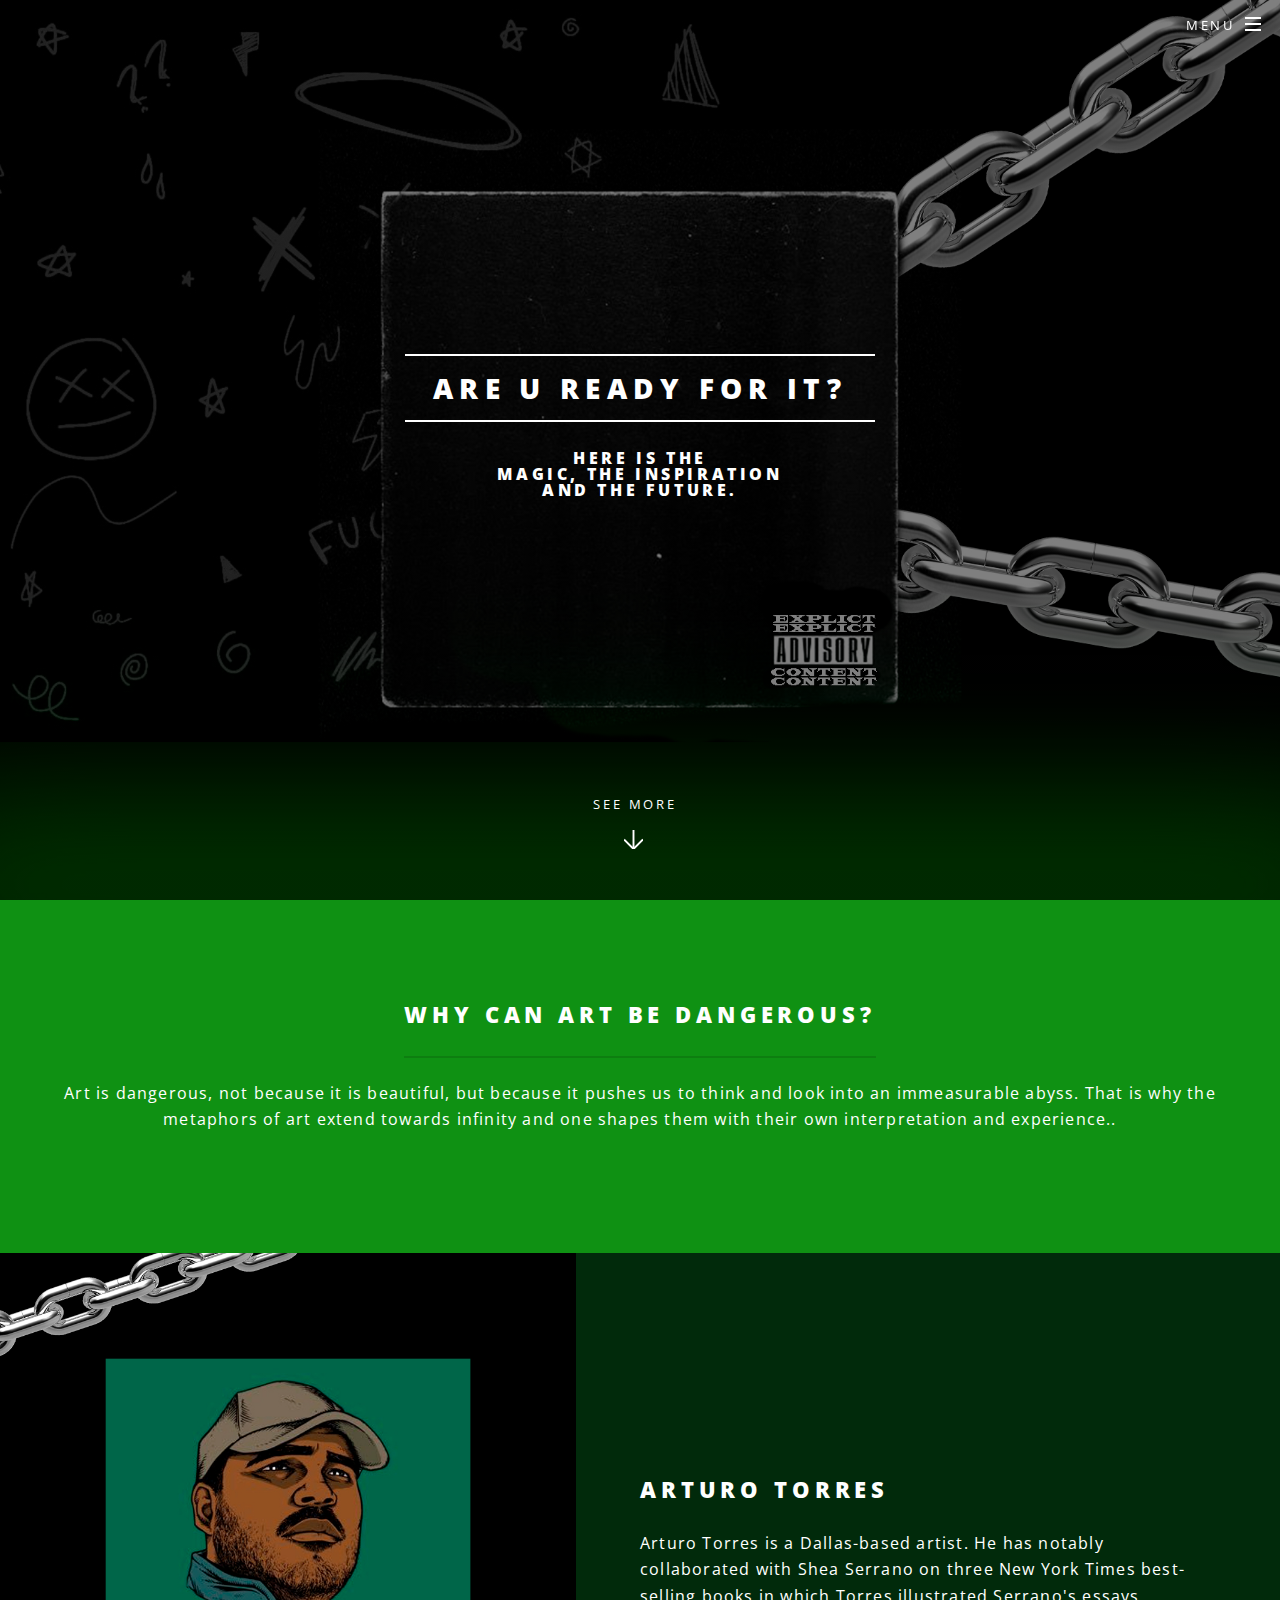
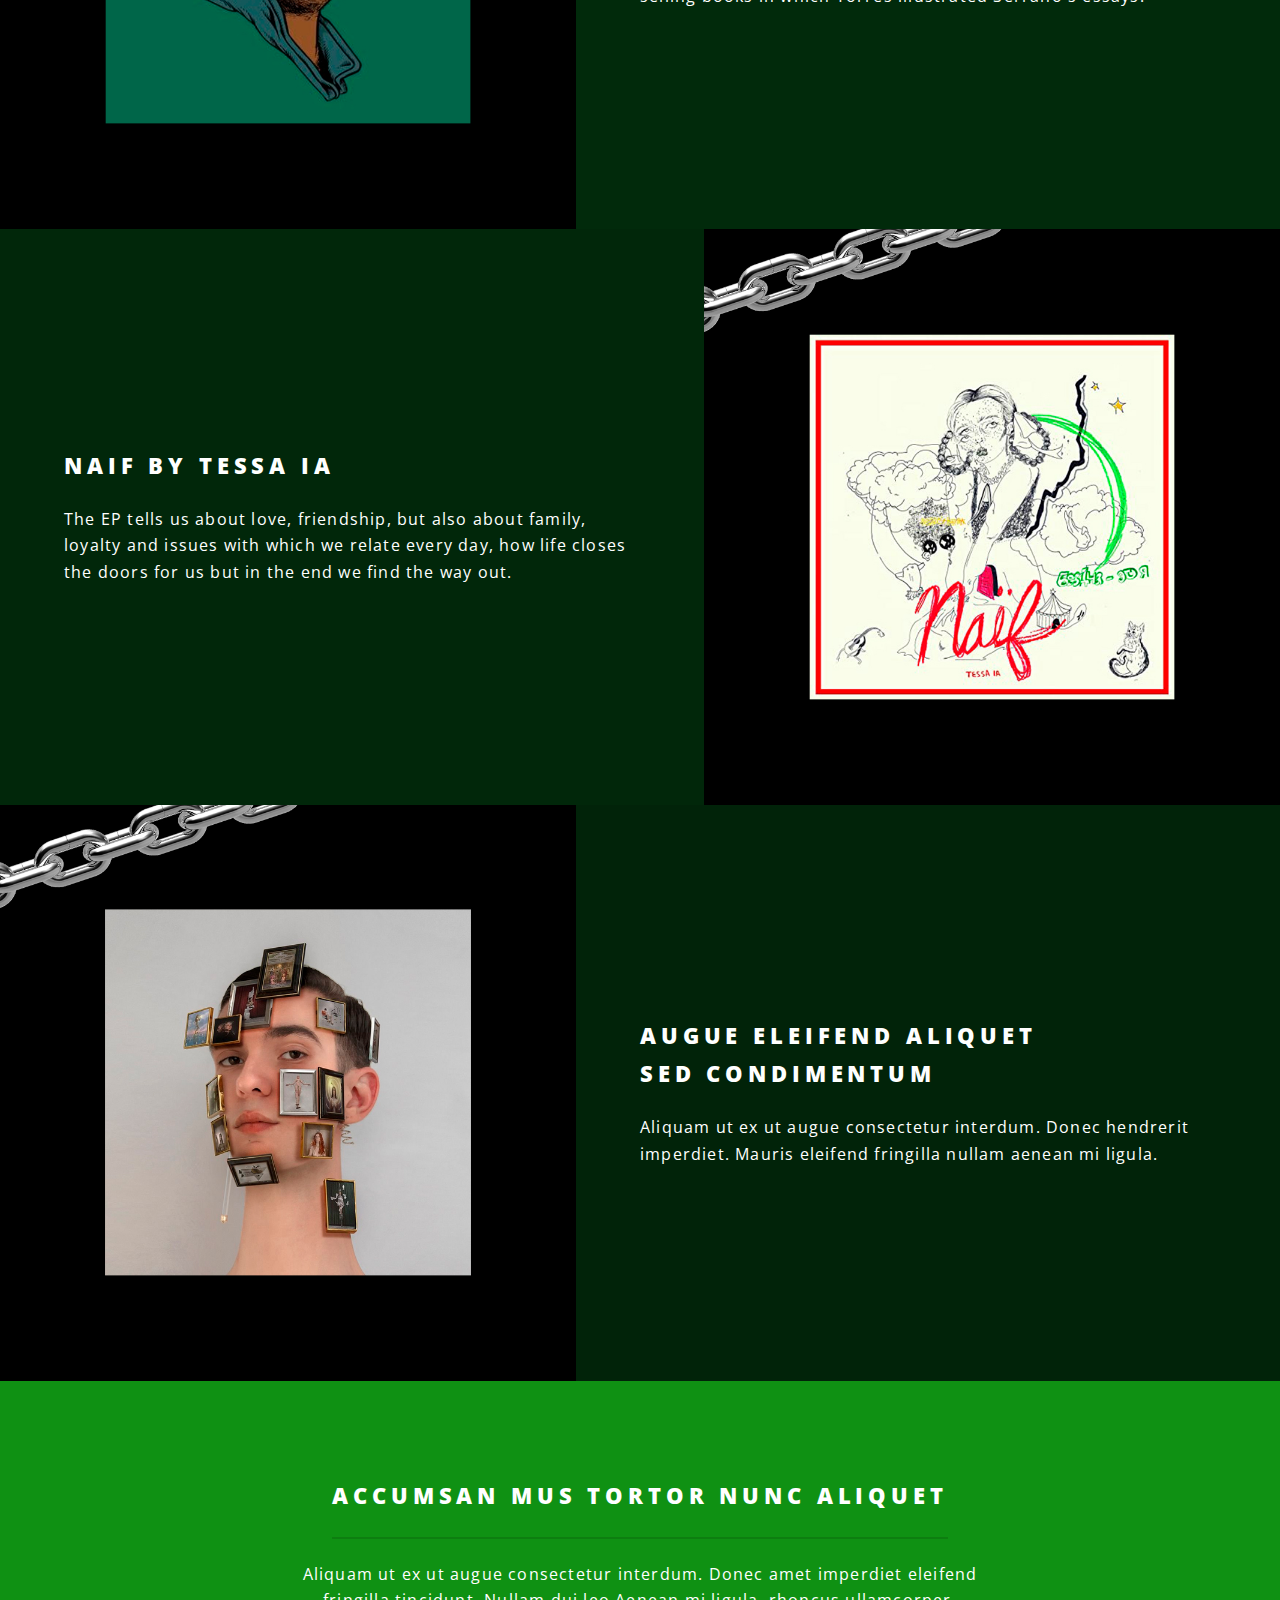
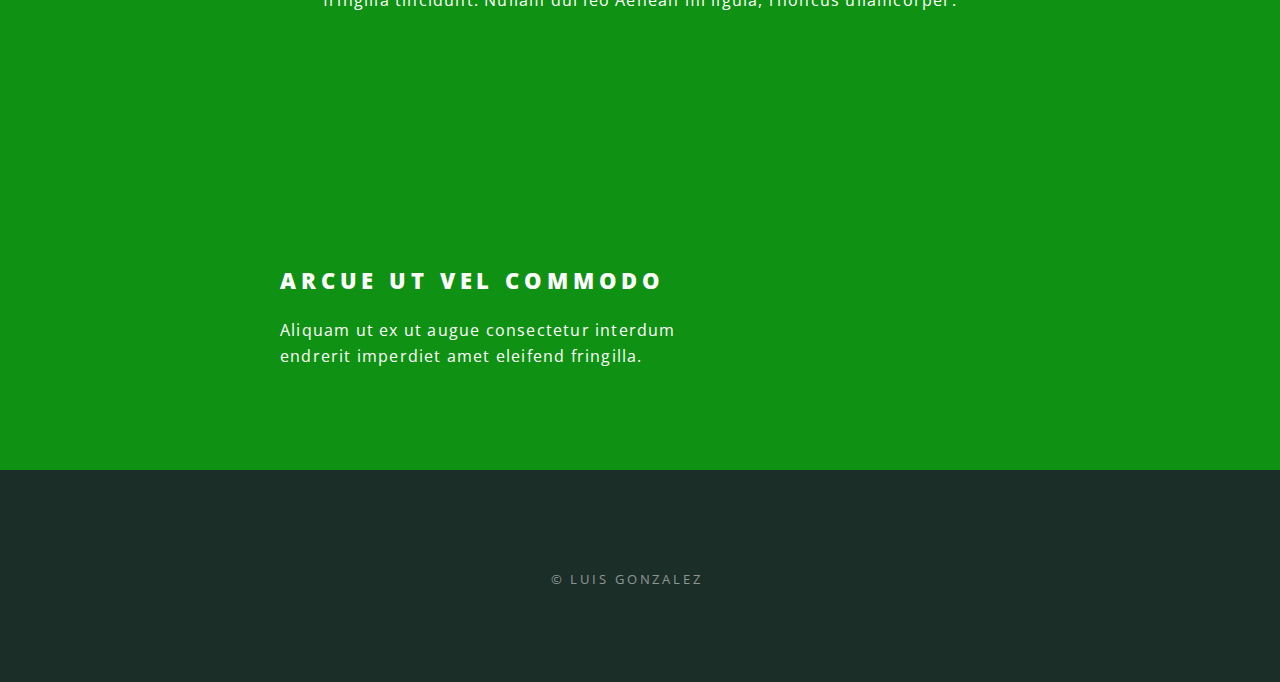
==== index.html @ b6d1d86f "Update index.html" ====
<!DOCTYPE HTML>

<html>
	<head>
		<title>LUIS GONZALEZ</title>
		<meta charset="utf-8" />
		<meta name="viewport" content="width=device-width, initial-scale=1, user-scalable=no" />
		<link rel="stylesheet" href="assets/css/main.css" />
		<noscript><link rel="stylesheet" href="assets/css/noscript.css" /></noscript>
	</head>
	<body class="landing is-preload">

		<!-- Page Wrapper -->
			<div id="page-wrapper">

				<!-- Header -->
					<header id="header" class="alt">
						<h1><a href="index.html">LUIS GONZALEZ</a></h1>
						<nav id="nav">
							<ul>
								<li class="special">
									<a href="#menu" class="menuToggle"><span>Menu</span></a>
									<div id="menu">
										<ul>
											<li><a href="index.html">HOME</a></li>
											<li><a href="generic.html">ABOUT THIS PAGE</a></li>
											
										</ul>
									</div>
								</li>
							</ul>
						</nav>
					</header>

				<!-- Banner -->
					<section id="banner">
						<div class="inner">
							<h2>ARE U READY FOR IT?</h2><br />
							
							<h1>HERE IS THE<br />
							magic, the inspiration<br />
							and the future.</h1>
							<ul class="actions special">
								
							</ul>
						</div>
						<a href="#one" class="more scrolly">SEE MORE</a>
					</section>

				<!-- One -->
					<section id="one" class="wrapper style1 special">
						<div class="inner">
							<header class="major">
								<h2>Why can art be dangerous?<br />
								                                </h2>
								<p>Art is dangerous, not because it is beautiful,
								but because it pushes us to think and look into an
								immeasurable abyss. That is why the metaphors of art 
								extend towards infinity and one shapes them with their 
								own interpretation and experience..</p>
							</header>
						</div>
					</section>

				<!-- Two -->
					<section id="two" class="wrapper alt style2">
						<section class="spotlight">
							<div class="image"><img src="images/pic01.jpg" alt="" /></div><div class="content">
								<h2>ARTURO TORRES</h2>
								<p>Arturo Torres is a Dallas-based artist. He has notably collaborated with Shea Serrano on three New York Times best-selling books in which Torres illustrated Serrano's essays.</p>
							</div>
						</section>
						<section class="spotlight">
							<div class="image"><img src="images/pic02.jpg" alt="" /></div><div class="content">
								<h2>NAIF BY TESSA IA</h2>
								<p>The EP tells us about love, friendship, but also about family, loyalty and issues with which we relate every day, how life closes the doors for us but in the end we find the way out.</p>
							</div>
						</section>
						<section class="spotlight">
							<div class="image"><img src="images/pic03.jpg" alt="" /></div><div class="content">
								<h2>Augue eleifend aliquet<br />
								sed condimentum</h2>
								<p>Aliquam ut ex ut augue consectetur interdum. Donec hendrerit imperdiet. Mauris eleifend fringilla nullam aenean mi ligula.</p>
							</div>
						</section>
					</section>

				<!-- Three -->
					<section id="three" class="wrapper style3 special">
						<div class="inner">
							<header class="major">
								<h2>Accumsan mus tortor nunc aliquet</h2>
								<p>Aliquam ut ex ut augue consectetur interdum. Donec amet imperdiet eleifend<br />
								fringilla tincidunt. Nullam dui leo Aenean mi ligula, rhoncus ullamcorper.</p>
							</header>
							<ul class="features">
						
						</div>
					</section>

				<!-- CTA -->
					<section id="cta" class="wrapper style4">
						<div class="inner">
							<header>
								<h2>Arcue ut vel commodo</h2>
								<p>Aliquam ut ex ut augue consectetur interdum endrerit imperdiet amet eleifend fringilla.</p>
							</header>
							
						</div>
					</section>

				<!-- Footer -->
					<footer id="footer">
						
						<ul class="copyright">
							<li>&copy; LUIS GONZALEZ</li><li></li>
						</ul>
					</footer>

			</div>

		<!-- Scripts -->
			<script src="assets/js/jquery.min.js"></script>
			<script src="assets/js/jquery.scrollex.min.js"></script>
			<script src="assets/js/jquery.scrolly.min.js"></script>
			<script src="assets/js/browser.min.js"></script>
			<script src="assets/js/breakpoints.min.js"></script>
			<script src="assets/js/util.js"></script>
			<script src="assets/js/main.js"></script>

	</body>
</html>
---- assets/css/main.css ----
@import url(fontawesome-all.min.css);
@import url("https://fonts.googleapis.com/css?family=Open+Sans:400,400italic,600,600italic,800,800italic");


html, body, div, span, applet, object,
iframe, h1, h2, h3, h4, h5, h6, p, blockquote,
pre, a, abbr, acronym, address, big, cite,
code, del, dfn, em, img, ins, kbd, q, s, samp,
small, strike, strong, sub, sup, tt, var, b,
u, i, center, dl, dt, dd, ol, ul, li, fieldset,
form, label, legend, table, caption, tbody,
tfoot, thead, tr, th, td, article, aside,
canvas, details, embed, figure, figcaption,
footer, header, hgroup, menu, nav, output, ruby,
section, summary, time, mark, audio, video {
	margin: 0;
	padding: 0;
	border: 0;
	font-size: 100%;
	font: inherit;
	vertical-align: baseline;}

article, aside, details, figcaption, figure,
footer, header, hgroup, menu, nav, section {
	display: block;}

body {
	line-height: 1;
}

ol, ul {
	list-style: none;
}

blockquote, q {
	quotes: none;
}

	blockquote:before, blockquote:after, q:before, q:after {
		content: '';
		content: none;
	}

table {
	border-collapse: collapse;
	border-spacing: 0;
}

body {
	-webkit-text-size-adjust: none;
}

mark {
	background-color: transparent;
	color: inherit;
}

input::-moz-focus-inner {
	border: 0;
	padding: 0;
}

input, select, textarea {
	-moz-appearance: none;
	-webkit-appearance: none;
	-ms-appearance: none;
	appearance: none;
}

/* Basic */

	@-ms-viewport {
		width: device-width;
	}

	html {
		box-sizing: border-box;
	}

	*, *:before, *:after {
		box-sizing: inherit;
	}

	body {
		background: #0f9113;
	}

		body.is-preload *, body.is-preload *:before, body.is-preload *:after {
			-moz-animation: none !important;
			-webkit-animation: none !important;
			-ms-animation: none !important;
			animation: none !important;
			-moz-transition: none !important;
			-webkit-transition: none !important;
			-ms-transition: none !important;
			transition: none !important;
		}

	body, input, select, textarea {
		color: #fff;
		font-family: "Open Sans", Helvetica, sans-serif;
		font-size: 15pt;
		font-weight: 400;
		letter-spacing: 0.075em;
		line-height: 1.65em;
	}

		@media screen and (max-width: 1680px) {

			body, input, select, textarea {
				font-size: 13pt;
			}

		}

		@media screen and (max-width: 1280px) {

			body, input, select, textarea {
				font-size: 12pt;
			}

		}

		@media screen and (max-width: 736px) {

			body, input, select, textarea {
				font-size: 11pt;
				letter-spacing: 0.0375em;
			}

		}

	a {
		-moz-transition: color 0.2s ease, border-bottom-color 0.2s ease;
		-webkit-transition: color 0.2s ease, border-bottom-color 0.2s ease;
		-ms-transition: color 0.2s ease, border-bottom-color 0.2s ease;
		transition: color 0.2s ease, border-bottom-color 0.2s ease;
		border-bottom: dotted 1px;
		color: inherit;
		text-decoration: none;
	}

		a:hover {
			border-bottom-color: transparent;
		}

	strong, b {
		color: #fff;
		font-weight: 600;
	}

	em, i {
		font-style: italic;
	}

	p {
		margin: 0 0 2em 0;
	}

	h1, h2, h3, h4, h5, h6 {
		color: #fff;
		font-weight: 800;
		letter-spacing: 0.225em;
		line-height: 1em;
		margin: 0 0 1em 0;
		text-transform: uppercase;
	}

		h1 a, h2 a, h3 a, h4 a, h5 a, h6 a {
			color: inherit;
			text-decoration: none;
		}

	h2 {
		font-size: 1.35em;
		line-height: 1.75em;
	}

		@media screen and (max-width: 736px) {

			h2 {
				font-size: 1.1em;
				line-height: 1.65em;
			}

		}

	h3 {
		font-size: 1.15em;
		line-height: 1.75em;
	}

		@media screen and (max-width: 736px) {

			h3 {
				font-size: 1em;
				line-height: 1.65em;
			}

		}

	h4 {
		font-size: 1em;
		line-height: 1.5em;
	}

	h5 {
		font-size: 0.8em;
		line-height: 1.5em;
	}

	h6 {
		font-size: 0.7em;
		line-height: 1.5em;
	}

	sub {
		font-size: 0.8em;
		position: relative;
		top: 0.5em;
	}

	sup {
		font-size: 0.8em;
		position: relative;
		top: -0.5em;
	}

	hr {
		border: 0;
		border-bottom: solid 2px #fff;
		margin: 3em 0;
	}

		hr.major {
			margin: 4.5em 0;
		}

	blockquote {
		border-left: solid 4px #fff;
		font-style: italic;
		margin: 0 0 2em 0;
		padding: 0.5em 0 0.5em 2em;
	}

	code {
		background: rgba(144, 144, 144, 0.25);
		border-radius: 3px;
		font-family: "Courier New", monospace;
		font-size: 0.9em;
		letter-spacing: 0;
		margin: 0 0.25em;
		padding: 0.25em 0.65em;
	}

	pre {
		-webkit-overflow-scrolling: touch;
		font-family: "Courier New", monospace;
		font-size: 0.9em;
		margin: 0 0 2em 0;
	}

		pre code {
			display: block;
			line-height: 1.75em;
			padding: 1em 1.5em;
			overflow-x: auto;
		}

	.align-left {
		text-align: left;
	}

	.align-center {
		text-align: center;
	}

	.align-right {
		text-align: right;
	}

/* Row */

	.row {
		display: flex;
		flex-wrap: wrap;
		box-sizing: border-box;
		align-items: stretch;
	}

		.row > * {
			box-sizing: border-box;
		}

		.row.gtr-uniform > * > :last-child {
			margin-bottom: 0;
		}

		.row.aln-left {
			justify-content: flex-start;
		}

		.row.aln-center {
			justify-content: center;
		}

		.row.aln-right {
			justify-content: flex-end;
		}

		.row.aln-top {
			align-items: flex-start;
		}

		.row.aln-middle {
			align-items: center;
		}

		.row.aln-bottom {
			align-items: flex-end;
		}

		.row > .imp {
			order: -1;
		}

		.row > .col-1 {
			width: 8.33333%;
		}

		.row > .off-1 {
			margin-left: 8.33333%;
		}

		.row > .col-2 {
			width: 16.66667%;
		}

		.row > .off-2 {
			margin-left: 16.66667%;
		}

		.row > .col-3 {
			width: 25%;
		}

		.row > .off-3 {
			margin-left: 25%;
		}

		.row > .col-4 {
			width: 33.33333%;
		}

		.row > .off-4 {
			margin-left: 33.33333%;
		}

		.row > .col-5 {
			width: 41.66667%;
		}

		.row > .off-5 {
			margin-left: 41.66667%;
		}

		.row > .col-6 {
			width: 50%;
		}

		.row > .off-6 {
			margin-left: 50%;
		}

		.row > .col-7 {
			width: 58.33333%;
		}

		.row > .off-7 {
			margin-left: 58.33333%;
		}

		.row > .col-8 {
			width: 66.66667%;
		}

		.row > .off-8 {
			margin-left: 66.66667%;
		}

		.row > .col-9 {
			width: 75%;
		}

		.row > .off-9 {
			margin-left: 75%;
		}

		.row > .col-10 {
			width: 83.33333%;
		}

		.row > .off-10 {
			margin-left: 83.33333%;
		}

		.row > .col-11 {
			width: 91.66667%;
		}

		.row > .off-11 {
			margin-left: 91.66667%;
		}

		.row > .col-12 {
			width: 100%;
		}

		.row > .off-12 {
			margin-left: 100%;
		}

		.row.gtr-0 {
			margin-top: 0;
			margin-left: 0em;
		}

			.row.gtr-0 > * {
				padding: 0 0 0 0em;
			}

			.row.gtr-0.gtr-uniform {
				margin-top: 0em;
			}

				.row.gtr-0.gtr-uniform > * {
					padding-top: 0em;
				}

		.row.gtr-25 {
			margin-top: 0;
			margin-left: -0.375em;
		}

			.row.gtr-25 > * {
				padding: 0 0 0 0.375em;
			}

			.row.gtr-25.gtr-uniform {
				margin-top: -0.375em;
			}

				.row.gtr-25.gtr-uniform > * {
					padding-top: 0.375em;
				}

		.row.gtr-50 {
			margin-top: 0;
			margin-left: -0.75em;
		}

			.row.gtr-50 > * {
				padding: 0 0 0 0.75em;
			}

			.row.gtr-50.gtr-uniform {
				margin-top: -0.75em;
			}

				.row.gtr-50.gtr-uniform > * {
					padding-top: 0.75em;
				}

		.row {
			margin-top: 0;
			margin-left: -1.5em;
		}

			.row > * {
				padding: 0 0 0 1.5em;
			}

			.row.gtr-uniform {
				margin-top: -1.5em;
			}

				.row.gtr-uniform > * {
					padding-top: 1.5em;
				}

		.row.gtr-150 {
			margin-top: 0;
			margin-left: -2.25em;
		}

			.row.gtr-150 > * {
				padding: 0 0 0 2.25em;
			}

			.row.gtr-150.gtr-uniform {
				margin-top: -2.25em;
			}

				.row.gtr-150.gtr-uniform > * {
					padding-top: 2.25em;
				}

		.row.gtr-200 {
			margin-top: 0;
			margin-left: -3em;
		}

			.row.gtr-200 > * {
				padding: 0 0 0 3em;
			}

			.row.gtr-200.gtr-uniform {
				margin-top: -3em;
			}

				.row.gtr-200.gtr-uniform > * {
					padding-top: 3em;
				}

		@media screen and (max-width: 1680px) {

			.row {
				display: flex;
				flex-wrap: wrap;
				box-sizing: border-box;
				align-items: stretch;
			}

				.row > * {
					box-sizing: border-box;
				}

				.row.gtr-uniform > * > :last-child {
					margin-bottom: 0;
				}

				.row.aln-left {
					justify-content: flex-start;
				}

				.row.aln-center {
					justify-content: center;
				}

				.row.aln-right {
					justify-content: flex-end;
				}

				.row.aln-top {
					align-items: flex-start;
				}

				.row.aln-middle {
					align-items: center;
				}

				.row.aln-bottom {
					align-items: flex-end;
				}

				.row > .imp-xlarge {
					order: -1;
				}

				.row > .col-1-xlarge {
					width: 8.33333%;
				}

				.row > .off-1-xlarge {
					margin-left: 8.33333%;
				}

				.row > .col-2-xlarge {
					width: 16.66667%;
				}

				.row > .off-2-xlarge {
					margin-left: 16.66667%;
				}

				.row > .col-3-xlarge {
					width: 25%;
				}

				.row > .off-3-xlarge {
					margin-left: 25%;
				}

				.row > .col-4-xlarge {
					width: 33.33333%;
				}

				.row > .off-4-xlarge {
					margin-left: 33.33333%;
				}

				.row > .col-5-xlarge {
					width: 41.66667%;
				}

				.row > .off-5-xlarge {
					margin-left: 41.66667%;
				}

				.row > .col-6-xlarge {
					width: 50%;
				}

				.row > .off-6-xlarge {
					margin-left: 50%;
				}

				.row > .col-7-xlarge {
					width: 58.33333%;
				}

				.row > .off-7-xlarge {
					margin-left: 58.33333%;
				}

				.row > .col-8-xlarge {
					width: 66.66667%;
				}

				.row > .off-8-xlarge {
					margin-left: 66.66667%;
				}

				.row > .col-9-xlarge {
					width: 75%;
				}

				.row > .off-9-xlarge {
					margin-left: 75%;
				}

				.row > .col-10-xlarge {
					width: 83.33333%;
				}

				.row > .off-10-xlarge {
					margin-left: 83.33333%;
				}

				.row > .col-11-xlarge {
					width: 91.66667%;
				}

				.row > .off-11-xlarge {
					margin-left: 91.66667%;
				}

				.row > .col-12-xlarge {
					width: 100%;
				}

				.row > .off-12-xlarge {
					margin-left: 100%;
				}

				.row.gtr-0 {
					margin-top: 0;
					margin-left: 0em;
				}

					.row.gtr-0 > * {
						padding: 0 0 0 0em;
					}

					.row.gtr-0.gtr-uniform {
						margin-top: 0em;
					}

						.row.gtr-0.gtr-uniform > * {
							padding-top: 0em;
						}

				.row.gtr-25 {
					margin-top: 0;
					margin-left: -0.375em;
				}

					.row.gtr-25 > * {
						padding: 0 0 0 0.375em;
					}

					.row.gtr-25.gtr-uniform {
						margin-top: -0.375em;
					}

						.row.gtr-25.gtr-uniform > * {
							padding-top: 0.375em;
						}

				.row.gtr-50 {
					margin-top: 0;
					margin-left: -0.75em;
				}

					.row.gtr-50 > * {
						padding: 0 0 0 0.75em;
					}

					.row.gtr-50.gtr-uniform {
						margin-top: -0.75em;
					}

						.row.gtr-50.gtr-uniform > * {
							padding-top: 0.75em;
						}

				.row {
					margin-top: 0;
					margin-left: -1.5em;
				}

					.row > * {
						padding: 0 0 0 1.5em;
					}

					.row.gtr-uniform {
						margin-top: -1.5em;
					}

						.row.gtr-uniform > * {
							padding-top: 1.5em;
						}

				.row.gtr-150 {
					margin-top: 0;
					margin-left: -2.25em;
				}

					.row.gtr-150 > * {
						padding: 0 0 0 2.25em;
					}

					.row.gtr-150.gtr-uniform {
						margin-top: -2.25em;
					}

						.row.gtr-150.gtr-uniform > * {
							padding-top: 2.25em;
						}

				.row.gtr-200 {
					margin-top: 0;
					margin-left: -3em;
				}

					.row.gtr-200 > * {
						padding: 0 0 0 3em;
					}

					.row.gtr-200.gtr-uniform {
						margin-top: -3em;
					}

						.row.gtr-200.gtr-uniform > * {
							padding-top: 3em;
						}

		}

		@media screen and (max-width: 1280px) {

			.row {
				display: flex;
				flex-wrap: wrap;
				box-sizing: border-box;
				align-items: stretch;
			}

				.row > * {
					box-sizing: border-box;
				}

				.row.gtr-uniform > * > :last-child {
					margin-bottom: 0;
				}

				.row.aln-left {
					justify-content: flex-start;
				}

				.row.aln-center {
					justify-content: center;
				}

				.row.aln-right {
					justify-content: flex-end;
				}

				.row.aln-top {
					align-items: flex-start;
				}

				.row.aln-middle {
					align-items: center;
				}

				.row.aln-bottom {
					align-items: flex-end;
				}

				.row > .imp-large {
					order: -1;
				}

				.row > .col-1-large {
					width: 8.33333%;
				}

				.row > .off-1-large {
					margin-left: 8.33333%;
				}

				.row > .col-2-large {
					width: 16.66667%;
				}

				.row > .off-2-large {
					margin-left: 16.66667%;
				}

				.row > .col-3-large {
					width: 25%;
				}

				.row > .off-3-large {
					margin-left: 25%;
				}

				.row > .col-4-large {
					width: 33.33333%;
				}

				.row > .off-4-large {
					margin-left: 33.33333%;
				}

				.row > .col-5-large {
					width: 41.66667%;
				}

				.row > .off-5-large {
					margin-left: 41.66667%;
				}

				.row > .col-6-large {
					width: 50%;
				}

				.row > .off-6-large {
					margin-left: 50%;
				}

				.row > .col-7-large {
					width: 58.33333%;
				}

				.row > .off-7-large {
					margin-left: 58.33333%;
				}

				.row > .col-8-large {
					width: 66.66667%;
				}

				.row > .off-8-large {
					margin-left: 66.66667%;
				}

				.row > .col-9-large {
					width: 75%;
				}

				.row > .off-9-large {
					margin-left: 75%;
				}

				.row > .col-10-large {
					width: 83.33333%;
				}

				.row > .off-10-large {
					margin-left: 83.33333%;
				}

				.row > .col-11-large {
					width: 91.66667%;
				}

				.row > .off-11-large {
					margin-left: 91.66667%;
				}

				.row > .col-12-large {
					width: 100%;
				}

				.row > .off-12-large {
					margin-left: 100%;
				}

				.row.gtr-0 {
					margin-top: 0;
					margin-left: 0em;
				}

					.row.gtr-0 > * {
						padding: 0 0 0 0em;
					}

					.row.gtr-0.gtr-uniform {
						margin-top: 0em;
					}

						.row.gtr-0.gtr-uniform > * {
							padding-top: 0em;
						}

				.row.gtr-25 {
					margin-top: 0;
					margin-left: -0.375em;
				}

					.row.gtr-25 > * {
						padding: 0 0 0 0.375em;
					}

					.row.gtr-25.gtr-uniform {
						margin-top: -0.375em;
					}

						.row.gtr-25.gtr-uniform > * {
							padding-top: 0.375em;
						}

				.row.gtr-50 {
					margin-top: 0;
					margin-left: -0.75em;
				}

					.row.gtr-50 > * {
						padding: 0 0 0 0.75em;
					}

					.row.gtr-50.gtr-uniform {
						margin-top: -0.75em;
					}

						.row.gtr-50.gtr-uniform > * {
							padding-top: 0.75em;
						}

				.row {
					margin-top: 0;
					margin-left: -1.5em;
				}

					.row > * {
						padding: 0 0 0 1.5em;
					}

					.row.gtr-uniform {
						margin-top: -1.5em;
					}

						.row.gtr-uniform > * {
							padding-top: 1.5em;
						}

				.row.gtr-150 {
					margin-top: 0;
					margin-left: -2.25em;
				}

					.row.gtr-150 > * {
						padding: 0 0 0 2.25em;
					}

					.row.gtr-150.gtr-uniform {
						margin-top: -2.25em;
					}

						.row.gtr-150.gtr-uniform > * {
							padding-top: 2.25em;
						}

				.row.gtr-200 {
					margin-top: 0;
					margin-left: -3em;
				}

					.row.gtr-200 > * {
						padding: 0 0 0 3em;
					}

					.row.gtr-200.gtr-uniform {
						margin-top: -3em;
					}

						.row.gtr-200.gtr-uniform > * {
							padding-top: 3em;
						}

		}

		@media screen and (max-width: 980px) {

			.row {
				display: flex;
				flex-wrap: wrap;
				box-sizing: border-box;
				align-items: stretch;
			}

				.row > * {
					box-sizing: border-box;
				}

				.row.gtr-uniform > * > :last-child {
					margin-bottom: 0;
				}

				.row.aln-left {
					justify-content: flex-start;
				}

				.row.aln-center {
					justify-content: center;
				}

				.row.aln-right {
					justify-content: flex-end;
				}

				.row.aln-top {
					align-items: flex-start;
				}

				.row.aln-middle {
					align-items: center;
				}

				.row.aln-bottom {
					align-items: flex-end;
				}

				.row > .imp-medium {
					order: -1;
				}

				.row > .col-1-medium {
					width: 8.33333%;
				}

				.row > .off-1-medium {
					margin-left: 8.33333%;
				}

				.row > .col-2-medium {
					width: 16.66667%;
				}

				.row > .off-2-medium {
					margin-left: 16.66667%;
				}

				.row > .col-3-medium {
					width: 25%;
				}

				.row > .off-3-medium {
					margin-left: 25%;
				}

				.row > .col-4-medium {
					width: 33.33333%;
				}

				.row > .off-4-medium {
					margin-left: 33.33333%;
				}

				.row > .col-5-medium {
					width: 41.66667%;
				}

				.row > .off-5-medium {
					margin-left: 41.66667%;
				}

				.row > .col-6-medium {
					width: 50%;
				}

				.row > .off-6-medium {
					margin-left: 50%;
				}

				.row > .col-7-medium {
					width: 58.33333%;
				}

				.row > .off-7-medium {
					margin-left: 58.33333%;
				}

				.row > .col-8-medium {
					width: 66.66667%;
				}

				.row > .off-8-medium {
					margin-left: 66.66667%;
				}

				.row > .col-9-medium {
					width: 75%;
				}

				.row > .off-9-medium {
					margin-left: 75%;
				}

				.row > .col-10-medium {
					width: 83.33333%;
				}

				.row > .off-10-medium {
					margin-left: 83.33333%;
				}

				.row > .col-11-medium {
					width: 91.66667%;
				}

				.row > .off-11-medium {
					margin-left: 91.66667%;
				}

				.row > .col-12-medium {
					width: 100%;
				}

				.row > .off-12-medium {
					margin-left: 100%;
				}

				.row.gtr-0 {
					margin-top: 0;
					margin-left: 0em;
				}

					.row.gtr-0 > * {
						padding: 0 0 0 0em;
					}

					.row.gtr-0.gtr-uniform {
						margin-top: 0em;
					}

						.row.gtr-0.gtr-uniform > * {
							padding-top: 0em;
						}

				.row.gtr-25 {
					margin-top: 0;
					margin-left: -0.375em;
				}

					.row.gtr-25 > * {
						padding: 0 0 0 0.375em;
					}

					.row.gtr-25.gtr-uniform {
						margin-top: -0.375em;
					}

						.row.gtr-25.gtr-uniform > * {
							padding-top: 0.375em;
						}

				.row.gtr-50 {
					margin-top: 0;
					margin-left: -0.75em;
				}

					.row.gtr-50 > * {
						padding: 0 0 0 0.75em;
					}

					.row.gtr-50.gtr-uniform {
						margin-top: -0.75em;
					}

						.row.gtr-50.gtr-uniform > * {
							padding-top: 0.75em;
						}

				.row {
					margin-top: 0;
					margin-left: -1.5em;
				}

					.row > * {
						padding: 0 0 0 1.5em;
					}

					.row.gtr-uniform {
						margin-top: -1.5em;
					}

						.row.gtr-uniform > * {
							padding-top: 1.5em;
						}

				.row.gtr-150 {
					margin-top: 0;
					margin-left: -2.25em;
				}

					.row.gtr-150 > * {
						padding: 0 0 0 2.25em;
					}

					.row.gtr-150.gtr-uniform {
						margin-top: -2.25em;
					}

						.row.gtr-150.gtr-uniform > * {
							padding-top: 2.25em;
						}

				.row.gtr-200 {
					margin-top: 0;
					margin-left: -3em;
				}

					.row.gtr-200 > * {
						padding: 0 0 0 3em;
					}

					.row.gtr-200.gtr-uniform {
						margin-top: -3em;
					}

						.row.gtr-200.gtr-uniform > * {
							padding-top: 3em;
						}

		}

		@media screen and (max-width: 736px) {

			.row {
				display: flex;
				flex-wrap: wrap;
				box-sizing: border-box;
				align-items: stretch;
			}

				.row > * {
					box-sizing: border-box;
				}

				.row.gtr-uniform > * > :last-child {
					margin-bottom: 0;
				}

				.row.aln-left {
					justify-content: flex-start;
				}

				.row.aln-center {
					justify-content: center;
				}

				.row.aln-right {
					justify-content: flex-end;
				}

				.row.aln-top {
					align-items: flex-start;
				}

				.row.aln-middle {
					align-items: center;
				}

				.row.aln-bottom {
					align-items: flex-end;
				}

				.row > .imp-small {
					order: -1;
				}

				.row > .col-1-small {
					width: 8.33333%;
				}

				.row > .off-1-small {
					margin-left: 8.33333%;
				}

				.row > .col-2-small {
					width: 16.66667%;
				}

				.row > .off-2-small {
					margin-left: 16.66667%;
				}

				.row > .col-3-small {
					width: 25%;
				}

				.row > .off-3-small {
					margin-left: 25%;
				}

				.row > .col-4-small {
					width: 33.33333%;
				}

				.row > .off-4-small {
					margin-left: 33.33333%;
				}

				.row > .col-5-small {
					width: 41.66667%;
				}

				.row > .off-5-small {
					margin-left: 41.66667%;
				}

				.row > .col-6-small {
					width: 50%;
				}

				.row > .off-6-small {
					margin-left: 50%;
				}

				.row > .col-7-small {
					width: 58.33333%;
				}

				.row > .off-7-small {
					margin-left: 58.33333%;
				}

				.row > .col-8-small {
					width: 66.66667%;
				}

				.row > .off-8-small {
					margin-left: 66.66667%;
				}

				.row > .col-9-small {
					width: 75%;
				}

				.row > .off-9-small {
					margin-left: 75%;
				}

				.row > .col-10-small {
					width: 83.33333%;
				}

				.row > .off-10-small {
					margin-left: 83.33333%;
				}

				.row > .col-11-small {
					width: 91.66667%;
				}

				.row > .off-11-small {
					margin-left: 91.66667%;
				}

				.row > .col-12-small {
					width: 100%;
				}

				.row > .off-12-small {
					margin-left: 100%;
				}

				.row.gtr-0 {
					margin-top: 0;
					margin-left: 0em;
				}

					.row.gtr-0 > * {
						padding: 0 0 0 0em;
					}

					.row.gtr-0.gtr-uniform {
						margin-top: 0em;
					}

						.row.gtr-0.gtr-uniform > * {
							padding-top: 0em;
						}

				.row.gtr-25 {
					margin-top: 0;
					margin-left: -0.375em;
				}

					.row.gtr-25 > * {
						padding: 0 0 0 0.375em;
					}

					.row.gtr-25.gtr-uniform {
						margin-top: -0.375em;
					}

						.row.gtr-25.gtr-uniform > * {
							padding-top: 0.375em;
						}

				.row.gtr-50 {
					margin-top: 0;
					margin-left: -0.75em;
				}

					.row.gtr-50 > * {
						padding: 0 0 0 0.75em;
					}

					.row.gtr-50.gtr-uniform {
						margin-top: -0.75em;
					}

						.row.gtr-50.gtr-uniform > * {
							padding-top: 0.75em;
						}

				.row {
					margin-top: 0;
					margin-left: -1.5em;
				}

					.row > * {
						padding: 0 0 0 1.5em;
					}

					.row.gtr-uniform {
						margin-top: -1.5em;
					}

						.row.gtr-uniform > * {
							padding-top: 1.5em;
						}

				.row.gtr-150 {
					margin-top: 0;
					margin-left: -2.25em;
				}

					.row.gtr-150 > * {
						padding: 0 0 0 2.25em;
					}

					.row.gtr-150.gtr-uniform {
						margin-top: -2.25em;
					}

						.row.gtr-150.gtr-uniform > * {
							padding-top: 2.25em;
						}

				.row.gtr-200 {
					margin-top: 0;
					margin-left: -3em;
				}

					.row.gtr-200 > * {
						padding: 0 0 0 3em;
					}

					.row.gtr-200.gtr-uniform {
						margin-top: -3em;
					}

						.row.gtr-200.gtr-uniform > * {
							padding-top: 3em;
						}

		}

		@media screen and (max-width: 480px) {

			.row {
				display: flex;
				flex-wrap: wrap;
				box-sizing: border-box;
				align-items: stretch;
			}

				.row > * {
					box-sizing: border-box;
				}

				.row.gtr-uniform > * > :last-child {
					margin-bottom: 0;
				}

				.row.aln-left {
					justify-content: flex-start;
				}

				.row.aln-center {
					justify-content: center;
				}

				.row.aln-right {
					justify-content: flex-end;
				}

				.row.aln-top {
					align-items: flex-start;
				}

				.row.aln-middle {
					align-items: center;
				}

				.row.aln-bottom {
					align-items: flex-end;
				}

				.row > .imp-xsmall {
					order: -1;
				}

				.row > .col-1-xsmall {
					width: 8.33333%;
				}

				.row > .off-1-xsmall {
					margin-left: 8.33333%;
				}

				.row > .col-2-xsmall {
					width: 16.66667%;
				}

				.row > .off-2-xsmall {
					margin-left: 16.66667%;
				}

				.row > .col-3-xsmall {
					width: 25%;
				}

				.row > .off-3-xsmall {
					margin-left: 25%;
				}

				.row > .col-4-xsmall {
					width: 33.33333%;
				}

				.row > .off-4-xsmall {
					margin-left: 33.33333%;
				}

				.row > .col-5-xsmall {
					width: 41.66667%;
				}

				.row > .off-5-xsmall {
					margin-left: 41.66667%;
				}

				.row > .col-6-xsmall {
					width: 50%;
				}

				.row > .off-6-xsmall {
					margin-left: 50%;
				}

				.row > .col-7-xsmall {
					width: 58.33333%;
				}

				.row > .off-7-xsmall {
					margin-left: 58.33333%;
				}

				.row > .col-8-xsmall {
					width: 66.66667%;
				}

				.row > .off-8-xsmall {
					margin-left: 66.66667%;
				}

				.row > .col-9-xsmall {
					width: 75%;
				}

				.row > .off-9-xsmall {
					margin-left: 75%;
				}

				.row > .col-10-xsmall {
					width: 83.33333%;
				}

				.row > .off-10-xsmall {
					margin-left: 83.33333%;
				}

				.row > .col-11-xsmall {
					width: 91.66667%;
				}

				.row > .off-11-xsmall {
					margin-left: 91.66667%;
				}

				.row > .col-12-xsmall {
					width: 100%;
				}

				.row > .off-12-xsmall {
					margin-left: 100%;
				}

				.row.gtr-0 {
					margin-top: 0;
					margin-left: 0em;
				}

					.row.gtr-0 > * {
						padding: 0 0 0 0em;
					}

					.row.gtr-0.gtr-uniform {
						margin-top: 0em;
					}

						.row.gtr-0.gtr-uniform > * {
							padding-top: 0em;
						}

				.row.gtr-25 {
					margin-top: 0;
					margin-left: -0.375em;
				}

					.row.gtr-25 > * {
						padding: 0 0 0 0.375em;
					}

					.row.gtr-25.gtr-uniform {
						margin-top: -0.375em;
					}

						.row.gtr-25.gtr-uniform > * {
							padding-top: 0.375em;
						}

				.row.gtr-50 {
					margin-top: 0;
					margin-left: -0.75em;
				}

					.row.gtr-50 > * {
						padding: 0 0 0 0.75em;
					}

					.row.gtr-50.gtr-uniform {
						margin-top: -0.75em;
					}

						.row.gtr-50.gtr-uniform > * {
							padding-top: 0.75em;
						}

				.row {
					margin-top: 0;
					margin-left: -1.5em;
				}

					.row > * {
						padding: 0 0 0 1.5em;
					}

					.row.gtr-uniform {
						margin-top: -1.5em;
					}

						.row.gtr-uniform > * {
							padding-top: 1.5em;
						}

				.row.gtr-150 {
					margin-top: 0;
					margin-left: -2.25em;
				}

					.row.gtr-150 > * {
						padding: 0 0 0 2.25em;
					}

					.row.gtr-150.gtr-uniform {
						margin-top: -2.25em;
					}

						.row.gtr-150.gtr-uniform > * {
							padding-top: 2.25em;
						}

				.row.gtr-200 {
					margin-top: 0;
					margin-left: -3em;
				}

					.row.gtr-200 > * {
						padding: 0 0 0 3em;
					}

					.row.gtr-200.gtr-uniform {
						margin-top: -3em;
					}

						.row.gtr-200.gtr-uniform > * {
							padding-top: 3em;
						}

		}

/* Section/Article */

	section.special, article.special {
		text-align: center;
	}

	header p {
		color: rgba(255, 255, 255, 0.5);
		position: relative;
		top: -0.25em;
	}

	header h3 + p {
		font-size: 1.1em;
	}

	header h4 + p,
	header h5 + p,
	header h6 + p {
		font-size: 0.9em;
	}

	header.major {
		margin: 0 0 3.5em 0;
	}

		header.major h2, header.major h3, header.major h4, header.major h5, header.major h6 {
			border-bottom: solid 2px #fff;
			display: inline-block;
			padding-bottom: 1em;
			position: relative;
		}

			header.major h2:after, header.major h3:after, header.major h4:after, header.major h5:after, header.major h6:after {
				content: '';
				display: block;
				height: 1px;
			}

		header.major p {
			color: #fff;
			top: 0;
		}

		@media screen and (max-width: 736px) {

			header.major {
				margin: 0 0 2em 0;
			}

		}

	@media screen and (max-width: 980px) {

		header br {
			display: none;
		}

	}

/* Form */

	form {
		margin: 0 0 2em 0;
	}

	label {
		color: #fff;
		display: block;
		font-size: 0.9em;
		font-weight: 600;
		margin: 0 0 1em 0;
	}

	input[type="text"],
	input[type="password"],
	input[type="email"],
	select,
	textarea {
		-moz-appearance: none;
		-webkit-appearance: none;
		-ms-appearance: none;
		appearance: none;
		background-color: rgba(144, 144, 144, 0.25);
		border-radius: 3px;
		border: none;
		color: inherit;
		display: block;
		outline: 0;
		padding: 0 1em;
		text-decoration: none;
		width: 100%;
	}

		input[type="text"]:invalid,
		input[type="password"]:invalid,
		input[type="email"]:invalid,
		select:invalid,
		textarea:invalid {
			box-shadow: none;
		}

		input[type="text"]:focus,
		input[type="password"]:focus,
		input[type="email"]:focus,
		select:focus,
		textarea:focus {
			box-shadow: 0 0 0 2px #21b2a6;
		}

	select {
		background-size: 1.25em;
		background-repeat: no-repeat;
		background-position: calc(100% - 1em) center;
		height: 2.75em;
		padding-right: 2.75em;
		text-overflow: ellipsis;
	}

		select:focus::-ms-value {
			background-color: transparent;
		}

		select::-ms-expand {
			display: none;
		}

	input[type="text"],
	input[type="password"],
	input[type="email"],
	select {
		height: 2.75em;
	}

	textarea {
		padding: 0.75em 1em;
	}

	input[type="checkbox"],
	input[type="radio"] {
		-moz-appearance: none;
		-webkit-appearance: none;
		-ms-appearance: none;
		appearance: none;
		display: block;
		float: left;
		margin-right: -2em;
		opacity: 0;
		width: 1em;
		z-index: -1;
	}

		input[type="checkbox"] + label,
		input[type="radio"] + label {
			text-decoration: none;
			color: #fff;
			cursor: pointer;
			display: inline-block;
			font-size: 1em;
			font-weight: 400;
			padding-left: 2.4em;
			padding-right: 0.75em;
			position: relative;
		}

			input[type="checkbox"] + label:before,
			input[type="radio"] + label:before {
				-moz-osx-font-smoothing: grayscale;
				-webkit-font-smoothing: antialiased;
				display: inline-block;
				font-style: normal;
				font-variant: normal;
				text-rendering: auto;
				line-height: 1;
				text-transform: none !important;
				font-family: 'Font Awesome 5 Free';
				font-weight: 900;
			}

			input[type="checkbox"] + label:before,
			input[type="radio"] + label:before {
				background: rgba(144, 144, 144, 0.25);
				border-radius: 3px;
				content: '';
				display: inline-block;
				font-size: 0.8em;
				height: 2.0625em;
				left: 0;
				line-height: 2.0625em;
				position: absolute;
				text-align: center;
				top: 0;
				width: 2.0625em;
			}

		input[type="checkbox"]:checked + label:before,
		input[type="radio"]:checked + label:before {
			background: #ffffff;
			color: #fff;
			content: '\f00c';
		}

		input[type="checkbox"]:focus + label:before,
		input[type="radio"]:focus + label:before {
			box-shadow: 0 0 0 2px #21b2a6;
		}

	input[type="checkbox"] + label:before {
		border-radius: 3px;
	}

	input[type="radio"] + label:before {
		border-radius: 100%;
	}

	::-webkit-input-placeholder {
		color: rgba(255, 255, 255, 0.5) !important;
		opacity: 1.0;
	}

	:-moz-placeholder {
		color: rgba(255, 255, 255, 0.5) !important;
		opacity: 1.0;
	}

	::-moz-placeholder {
		color: rgba(255, 255, 255, 0.5) !important;
		opacity: 1.0;
	}

	:-ms-input-placeholder {
		color: rgba(255, 255, 255, 0.5) !important;
		opacity: 1.0;
	}

/* Box */

	.box {
		border-radius: 3px;
		border: solid 2px #fff;
		margin-bottom: 2em;
		padding: 1.5em;
	}

		.box > :last-child,
		.box > :last-child > :last-child,
		.box > :last-child > :last-child > :last-child {
			margin-bottom: 0;
		}

		.box.alt {
			border: 0;
			border-radius: 0;
			padding: 0;
		}

/* Icon */

	.icon {
		text-decoration: none;
		border-bottom: none;
		position: relative;
	}

		.icon:before {
			-moz-osx-font-smoothing: grayscale;
			-webkit-font-smoothing: antialiased;
			display: inline-block;
			font-style: normal;
			font-variant: normal;
			text-rendering: auto;
			line-height: 1;
			text-transform: none !important;
			font-family: 'Font Awesome 5 Free';
			font-weight: 400;
		}

		.icon > .label {
			display: none;
		}

		.icon:before {
			line-height: inherit;
		}

		.icon.solid:before {
			font-weight: 900;
		}

		.icon.brands:before {
			font-family: 'Font Awesome 5 Brands';
		}

		.icon.major {
			-moz-transform: rotate(-45deg);
			-webkit-transform: rotate(-45deg);
			-ms-transform: rotate(-45deg);
			transform: rotate(-45deg);
			border-radius: 3px;
			border: solid 2px #fff;
			display: inline-block;
			font-size: 1.35em;
			height: calc(3em + 2px);
			line-height: 3em;
			text-align: center;
			width: calc(3em + 2px);
		}

			.icon.major:before {
				-moz-transform: rotate(45deg);
				-webkit-transform: rotate(45deg);
				-ms-transform: rotate(45deg);
				transform: rotate(45deg);
				display: inline-block;
				font-size: 1.5em;
			}

			@media screen and (max-width: 736px) {

				.icon.major {
					font-size: 1em;
				}

			}

		.icon.style1 {
			color: #00ffcc;
		}

		.icon.style2 {
			color: #00f0ff;
		}

		.icon.style3 {
			color: #76ddff;
		}

/* Image */

	.image {
		border-radius: 3px;
		border: 0;
		display: inline-block;
		position: relative;
	}

		.image img {
			border-radius: 3px;
			display: block;
		}

		.image.left {
			float: left;
			margin: 0 2em 2em 0;
			top: 0.25em;
		}

		.image.right {
			float: right;
			margin: 0 0 2em 2em;
			top: 0.25em;
		}

		.image.left, .image.right {
			max-width: 40%;
		}

			.image.left img, .image.right img {
				width: 100%;
			}

		.image.fit {
			display: block;
			margin: 0 0 2em 0;
			width: 100%;
		}

			.image.fit img {
				width: 100%;
			}

/* List */

	ol {
		list-style: decimal;
		margin: 0 0 2em 0;
		padding-left: 1.25em;
	}

		ol li {
			padding-left: 0.25em;
		}

	ul {
		list-style: disc;
		margin: 0 0 2em 0;
		padding-left: 1em;
	}

		ul li {
			padding-left: 0.5em;
		}

		ul.alt {
			list-style: none;
			padding-left: 0;
		}

			ul.alt li {
				border-top: solid 1px #fff;
				padding: 0.5em 0;
			}

				ul.alt li:first-child {
					border-top: 0;
					padding-top: 0;
				}

	dl {
		margin: 0 0 2em 0;
	}

/* Actions */

	ul.actions {
		display: -moz-flex;
		display: -webkit-flex;
		display: -ms-flex;
		display: flex;
		cursor: default;
		list-style: none;
		margin-left: -1em;
		padding-left: 0;
	}

		ul.actions li {
			padding: 0 0 0 1em;
			vertical-align: middle;
		}

		ul.actions.special {
			-moz-justify-content: center;
			-webkit-justify-content: center;
			-ms-justify-content: center;
			justify-content: center;
			width: 100%;
			margin-left: 0;
		}

			ul.actions.special li:first-child {
				padding-left: 0;
			}

		ul.actions.stacked {
			-moz-flex-direction: column;
			-webkit-flex-direction: column;
			-ms-flex-direction: column;
			flex-direction: column;
			margin-left: 0;
		}

			ul.actions.stacked li {
				padding: 1em 0 0 0;
			}

				ul.actions.stacked li:first-child {
					padding-top: 0;
				}

		ul.actions.fit {
			width: calc(100% + 1em);
		}

			ul.actions.fit li {
				-moz-flex-grow: 1;
				-webkit-flex-grow: 1;
				-ms-flex-grow: 1;
				flex-grow: 1;
				-moz-flex-shrink: 1;
				-webkit-flex-shrink: 1;
				-ms-flex-shrink: 1;
				flex-shrink: 1;
				width: 100%;
			}

				ul.actions.fit li > * {
					width: 100%;
				}

			ul.actions.fit.stacked {
				width: 100%;
			}

		@media screen and (max-width: 480px) {

			ul.actions:not(.fixed) {
				-moz-flex-direction: column;
				-webkit-flex-direction: column;
				-ms-flex-direction: column;
				flex-direction: column;
				margin-left: 0;
				width: 100% !important;
			}

				ul.actions:not(.fixed) li {
					-moz-flex-grow: 1;
					-webkit-flex-grow: 1;
					-ms-flex-grow: 1;
					flex-grow: 1;
					-moz-flex-shrink: 1;
					-webkit-flex-shrink: 1;
					-ms-flex-shrink: 1;
					flex-shrink: 1;
					padding: 1em 0 0 0;
					text-align: center;
					width: 100%;
				}

					ul.actions:not(.fixed) li > * {
						width: 100%;
					}

					ul.actions:not(.fixed) li:first-child {
						padding-top: 0;
					}

					ul.actions:not(.fixed) li input[type="submit"],
					ul.actions:not(.fixed) li input[type="reset"],
					ul.actions:not(.fixed) li input[type="button"],
					ul.actions:not(.fixed) li button,
					ul.actions:not(.fixed) li .button {
						width: 100%;
					}

						ul.actions:not(.fixed) li input[type="submit"].icon:before,
						ul.actions:not(.fixed) li input[type="reset"].icon:before,
						ul.actions:not(.fixed) li input[type="button"].icon:before,
						ul.actions:not(.fixed) li button.icon:before,
						ul.actions:not(.fixed) li .button.icon:before {
							margin-left: -0.5em;
						}

		}

/* Icons */

	ul.icons {
		cursor: default;
		list-style: none;
		padding-left: 0;
	}

		ul.icons li {
			display: inline-block;
			padding: 0 1em 0 0;
		}

			ul.icons li:last-child {
				padding-right: 0 !important;
			}

		ul.icons.major {
			padding: 1em 0;
		}

			ul.icons.major li {
				padding-right: 3.5em;
			}

				@media screen and (max-width: 736px) {

					ul.icons.major li {
						padding: 0 1em !important;
					}

				}

/* Table */

	.table-wrapper {
		-webkit-overflow-scrolling: touch;
		overflow-x: auto;
	}

	table {
		margin: 0 0 2em 0;
		width: 100%;
	}

		table tbody tr {
			border: solid 1px #fff;
			border-left: 0;
			border-right: 0;
		}

			table tbody tr:nth-child(2n + 1) {
				background-color: rgba(144, 144, 144, 0.25);
			}

		table td {
			padding: 0.75em 0.75em;
		}

		table th {
			color: #fff;
			font-size: 0.9em;
			font-weight: 600;
			padding: 0 0.75em 0.75em 0.75em;
			text-align: left;
		}

		table thead {
			border-bottom: solid 2px #fff;
		}

		table tfoot {
			border-top: solid 2px #fff;
		}

		table.alt {
			border-collapse: separate;
		}

			table.alt tbody tr td {
				border: solid 1px #fff;
				border-left-width: 0;
				border-top-width: 0;
			}

				table.alt tbody tr td:first-child {
					border-left-width: 1px;
				}

			table.alt tbody tr:first-child td {
				border-top-width: 1px;
			}

			table.alt thead {
				border-bottom: 0;
			}

			table.alt tfoot {
				border-top: 0;
			}

/* Button */

	input[type="submit"],
	input[type="reset"],
	input[type="button"],
	button,
	.button {
		-moz-appearance: none;
		-webkit-appearance: none;
		-ms-appearance: none;
		appearance: none;
		-moz-transition: background-color 0.2s ease-in-out, color 0.2s ease-in-out;
		-webkit-transition: background-color 0.2s ease-in-out, color 0.2s ease-in-out;
		-ms-transition: background-color 0.2s ease-in-out, color 0.2s ease-in-out;
		transition: background-color 0.2s ease-in-out, color 0.2s ease-in-out;
		background-color: transparent;
		border-radius: 3px;
		border: 0;
		box-shadow: inset 0 0 0 2px #fff;
		color: #fff;
		cursor: pointer;
		display: inline-block;
		font-size: 0.8em;
		font-weight: 600;
		height: 3.125em;
		letter-spacing: 0.225em;
		line-height: 3.125em;
		max-width: 30em;
		padding: 0 2.75em;
		text-align: center;
		text-decoration: none;
		text-transform: uppercase;
		white-space: nowrap;
		overflow: hidden;
		text-overflow: ellipsis;
	}

		input[type="submit"]:hover,
		input[type="reset"]:hover,
		input[type="button"]:hover,
		button:hover,
		.button:hover {
			background-color: rgba(144, 144, 144, 0.25);
		}

		input[type="submit"]:active,
		input[type="reset"]:active,
		input[type="button"]:active,
		button:active,
		.button:active {
			background-color: rgba(144, 144, 144, 0.5);
		}

		input[type="submit"].icon:before,
		input[type="reset"].icon:before,
		input[type="button"].icon:before,
		button.icon:before,
		.button.icon:before {
			margin-right: 0.5em;
		}

		input[type="submit"].fit,
		input[type="reset"].fit,
		input[type="button"].fit,
		button.fit,
		.button.fit {
			width: 100%;
		}

		input[type="submit"].small,
		input[type="reset"].small,
		input[type="button"].small,
		button.small,
		.button.small {
			font-size: 0.8em;
		}

		input[type="submit"].large,
		input[type="reset"].large,
		input[type="button"].large,
		button.large,
		.button.large {
			font-size: 1.35em;
		}

		input[type="submit"].primary,
		input[type="reset"].primary,
		input[type="button"].primary,
		button.primary,
		.button.primary {
			background-color: #ed4933;
			box-shadow: none !important;
			color: #ffffff !important;
		}

			input[type="submit"].primary:hover,
			input[type="reset"].primary:hover,
			input[type="button"].primary:hover,
			button.primary:hover,
			.button.primary:hover {
				background-color: #ef5e4a !important;
			}

			input[type="submit"].primary:active,
			input[type="reset"].primary:active,
			input[type="button"].primary:active,
			button.primary:active,
			.button.primary:active {
				background-color: #eb341c !important;
			}

		input[type="submit"].disabled, input[type="submit"]:disabled,
		input[type="reset"].disabled,
		input[type="reset"]:disabled,
		input[type="button"].disabled,
		input[type="button"]:disabled,
		button.disabled,
		button:disabled,
		.button.disabled,
		.button:disabled {
			pointer-events: none;
			opacity: 0.25;
		}

		@media screen and (max-width: 736px) {

			input[type="submit"],
			input[type="reset"],
			input[type="button"],
			button,
			.button {
				height: 3.75em;
				line-height: 3.75em;
			}

		}

/* Features */

	.features {
		display: -moz-flex;
		display: -webkit-flex;
		display: -ms-flex;
		display: flex;
		-moz-flex-wrap: wrap;
		-webkit-flex-wrap: wrap;
		-ms-flex-wrap: wrap;
		flex-wrap: wrap;
		-moz-justify-content: center;
		-webkit-justify-content: center;
		-ms-justify-content: center;
		justify-content: center;
		list-style: none;
		padding: 0;
		width: 100%;
	}

		.features li {
			padding: 4em 4em 2em 6em ;
			display: block;
			position: relative;
			text-align: left;
			width: 50%;
		}

			.features li:nth-child(1) {
				background-color: rgba(0, 0, 0, 0.035);
			}

			.features li:nth-child(2) {
				background-color: rgba(0, 0, 0, 0.07);
			}

			.features li:nth-child(3) {
				background-color: rgba(0, 0, 0, 0.105);
			}

			.features li:nth-child(4) {
				background-color: rgba(0, 0, 0, 0.14);
			}

			.features li:nth-child(5) {
				background-color: rgba(0, 0, 0, 0.175);
			}

			.features li:nth-child(6) {
				background-color: rgba(0, 0, 0, 0.21);
			}

			.features li:nth-child(7) {
				background-color: rgba(0, 0, 0, 0.245);
			}

			.features li:nth-child(8) {
				background-color: rgba(0, 0, 0, 0.28);
			}

			.features li:nth-child(9) {
				background-color: rgba(0, 0, 0, 0.315);
			}

			.features li:nth-child(10) {
				background-color: rgba(0, 0, 0, 0.35);
			}

			.features li:before {
				display: block;
				color: #00ffcc;
				position: absolute;
				left: 1.75em;
				top: 2.75em;
				font-size: 1.5em;
			}

			.features li:nth-child(1) {
				border-top-left-radius: 3px;
			}

			.features li:nth-child(2) {
				border-top-right-radius: 3px;
			}

			.features li:nth-last-child(1) {
				border-bottom-right-radius: 3px;
			}

			.features li:nth-last-child(2) {
				border-bottom-left-radius: 3px;
			}

			@media screen and (max-width: 980px) {

				.features li {
					padding: 3em 2em 1em 2em ;
					text-align: center;
				}

					.features li:before {
						left: 0;
						margin: 0 0 1em 0;
						position: relative;
						top: 0;
					}

			}

			@media screen and (max-width: 736px) {

				.features li {
					padding: 3em 0 1em 0 ;
					background-color: transparent !important;
					border-top: solid 2px #fff;
					width: 100%;
				}

					.features li:first-child {
						border-top: 0;
					}

			}

/* Spotlight */

	.spotlight {
		-moz-align-items: center;
		-webkit-align-items: center;
		-ms-align-items: center;
		align-items: center;
		display: -moz-flex;
		display: -webkit-flex;
		display: -ms-flex;
		display: flex;
	}

		.spotlight .image {
			-moz-order: 1;
			-webkit-order: 1;
			-ms-order: 1;
			order: 1;
			border-radius: 0;
			width: 40%;
		}

			.spotlight .image img {
				border-radius: 0;
				width: 100%;
			}

		.spotlight .content {
			padding: 2em 4em 0.1em 4em ;
			-moz-order: 2;
			-webkit-order: 2;
			-ms-order: 2;
			order: 2;
			max-width: 48em;
			width: 60%;
		}

		.spotlight:nth-child(2n) {
			-moz-flex-direction: row-reverse;
			-webkit-flex-direction: row-reverse;
			-ms-flex-direction: row-reverse;
			flex-direction: row-reverse;
		}

		.spotlight:nth-child(1) {
			background-color: rgba(0, 0, 0, 0.075);
		}

		.spotlight:nth-child(2) {
			background-color: rgba(0, 0, 0, 0.15);
		}

		.spotlight:nth-child(3) {
			background-color: rgba(0, 0, 0, 0.225);
		}

		.spotlight:nth-child(4) {
			background-color: rgba(0, 0, 0, 0.3);
		}

		.spotlight:nth-child(5) {
			background-color: rgba(0, 0, 0, 0.375);
		}

		.spotlight:nth-child(6) {
			background-color: rgba(0, 0, 0, 0.45);
		}

		.spotlight:nth-child(7) {
			background-color: rgba(0, 0, 0, 0.525);
		}

		.spotlight:nth-child(8) {
			background-color: rgba(0, 0, 0, 0.6);
		}

		.spotlight:nth-child(9) {
			background-color: rgba(0, 0, 0, 0.675);
		}

		.spotlight:nth-child(10) {
			background-color: rgba(0, 0, 0, 0.75);
		}

		@media screen and (max-width: 1280px) {

			.spotlight .image {
				width: 45%;
			}

			.spotlight .content {
				width: 55%;
			}

		}

		@media screen and (max-width: 980px) {

			.spotlight {
				display: block;
			}

				.spotlight br {
					display: none;
				}

				.spotlight .image {
					width: 100%;
				}

				.spotlight .content {
					padding: 4em 3em 2em 3em ;
					max-width: none;
					text-align: center;
					width: 100%;
				}

		}

		@media screen and (max-width: 736px) {

			.spotlight .content {
				padding: 3em 2em 1em 2em ;
			}

		}

/* Wrapper */

	.wrapper {
		padding: 6em 0 4em 0 ;
	}

		.wrapper > .inner {
			width: 60em;
			margin: 0 auto;
		}

			@media screen and (max-width: 1280px) {

				.wrapper > .inner {
					width: 90%;
				}

			}

			@media screen and (max-width: 980px) {

				.wrapper > .inner {
					width: 100%;
				}

			}

		.wrapper.alt {
			padding: 0;
		}

		.wrapper.style1 {
			background-color: #0f9113;
			color: #ffffff;
		}

			.wrapper.style1 strong, .wrapper.style1 b {
				color: #ffffff;
			}

			.wrapper.style1 h2, .wrapper.style1 h3, .wrapper.style1 h4, .wrapper.style1 h5, .wrapper.style1 h6 {
				color: #ffffff;
			}

			.wrapper.style1 hr {
				border-color: rgba(0, 0, 0, 0.125);
			}

			.wrapper.style1 blockquote {
				border-color: rgba(0, 0, 0, 0.125);
			}

			.wrapper.style1 code {
				background: rgba(255, 255, 255, 0.075);
			}

			.wrapper.style1 header p {
				color: #ffffff;
			}

			.wrapper.style1 header.major h2, .wrapper.style1 header.major h3, .wrapper.style1 header.major h4, .wrapper.style1 header.major h5, .wrapper.style1 header.major h6 {
				border-color: rgba(0, 0, 0, 0.125);
			}

			.wrapper.style1 header.major p {
				color: #ffffff;
			}

			.wrapper.style1 label {
				color: #ffffff;
			}

			.wrapper.style1 input[type="text"],
			.wrapper.style1 input[type="password"],
			.wrapper.style1 input[type="email"],
			.wrapper.style1 select,
			.wrapper.style1 textarea {
				background-color: rgba(255, 255, 255, 0.075);
			}

			.wrapper.style1 select {
				background-image: url("data:image/svg+xml;charset=utf8,%3Csvg xmlns='http://www.w3.org/2000/svg' width='40' height='40' preserveAspectRatio='none' viewBox='0 0 40 40'%3E%3Cpath d='M9.4,12.3l10.4,10.4l10.4-10.4c0.2-0.2,0.5-0.4,0.9-0.4c0.3,0,0.6,0.1,0.9,0.4l3.3,3.3c0.2,0.2,0.4,0.5,0.4,0.9 c0,0.4-0.1,0.6-0.4,0.9L20.7,31.9c-0.2,0.2-0.5,0.4-0.9,0.4c-0.3,0-0.6-0.1-0.9-0.4L4.3,17.3c-0.2-0.2-0.4-0.5-0.4-0.9 c0-0.4,0.1-0.6,0.4-0.9l3.3-3.3c0.2-0.2,0.5-0.4,0.9-0.4S9.1,12.1,9.4,12.3z' fill='rgba(0, 0, 0, 0.125)' /%3E%3C/svg%3E");
			}

				.wrapper.style1 select option {
					color: #ffffff;
					background: #0f9113;
				}

			.wrapper.style1 input[type="checkbox"] + label,
			.wrapper.style1 input[type="radio"] + label {
				color: #ffffff;
			}

				.wrapper.style1 input[type="checkbox"] + label:before,
				.wrapper.style1 input[type="radio"] + label:before {
					background: rgba(255, 255, 255, 0.075);
				}

			.wrapper.style1 input[type="checkbox"]:checked + label:before,
			.wrapper.style1 input[type="radio"]:checked + label:before {
				background: #ffffff;
				color: #0f9113;
			}

			.wrapper.style1 ::-webkit-input-placeholder {
				color: #ffffff !important;
			}

			.wrapper.style1 :-moz-placeholder {
				color: #ffffff !important;
			}

			.wrapper.style1 ::-moz-placeholder {
				color: #ffffff !important;
			}

			.wrapper.style1 :-ms-input-placeholder {
				color: #ffffff !important;
			}

			.wrapper.style1 .formerize-placeholder {
				color: #ffffff !important;
			}

			.wrapper.style1 .icon.major {
				border-color: rgba(0, 0, 0, 0.125);
			}

			.wrapper.style1 ul.alt li {
				border-color: rgba(0, 0, 0, 0.125);
			}

			.wrapper.style1 table tbody tr {
				border-color: rgba(0, 0, 0, 0.125);
			}

				.wrapper.style1 table tbody tr:nth-child(2n + 1) {
					background-color: rgba(255, 255, 255, 0.075);
				}

			.wrapper.style1 table th {
				color: #ffffff;
			}

			.wrapper.style1 table thead {
				border-color: rgba(0, 0, 0, 0.125);
			}

			.wrapper.style1 table tfoot {
				border-color: rgba(0, 0, 0, 0.125);
			}

			.wrapper.style1 table.alt tbody tr td {
				border-color: rgba(0, 0, 0, 0.125);
			}

			.wrapper.style1 input[type="submit"],
			.wrapper.style1 input[type="reset"],
			.wrapper.style1 input[type="button"],
			.wrapper.style1 button,
			.wrapper.style1 .button {
				box-shadow: inset 0 0 0 2px rgba(0, 0, 0, 0.125);
				color: #ffffff;
			}

				.wrapper.style1 input[type="submit"]:hover,
				.wrapper.style1 input[type="reset"]:hover,
				.wrapper.style1 input[type="button"]:hover,
				.wrapper.style1 button:hover,
				.wrapper.style1 .button:hover {
					background-color: rgba(255, 255, 255, 0.075);
				}

				.wrapper.style1 input[type="submit"]:active,
				.wrapper.style1 input[type="reset"]:active,
				.wrapper.style1 input[type="button"]:active,
				.wrapper.style1 button:active,
				.wrapper.style1 .button:active {
					background-color: rgba(255, 255, 255, 0.2);
				}

			@media screen and (max-width: 736px) {

				.wrapper.style1 .features li {
					border-top-color: rgba(0, 0, 0, 0.125);
				}

			}

		.wrapper.style2 {
			background-color: #022e0c;
		}

		.wrapper.style3 {
			background-color: #0f9113;
			color: #ffffff;
		}

			.wrapper.style3 strong, .wrapper.style3 b {
				color: #ffffff;
			}

			.wrapper.style3 h2, .wrapper.style3 h3, .wrapper.style3 h4, .wrapper.style3 h5, .wrapper.style3 h6 {
				color: #ffffff;
			}

			.wrapper.style3 hr {
				border-color: rgba(0, 0, 0, 0.125);
			}

			.wrapper.style3 blockquote {
				border-color: rgba(0, 0, 0, 0.125);
			}

			.wrapper.style3 code {
				background: rgba(255, 255, 255, 0.075);
			}

			.wrapper.style3 header p {
				color: #ffffff;
			}

			.wrapper.style3 header.major h2, .wrapper.style3 header.major h3, .wrapper.style3 header.major h4, .wrapper.style3 header.major h5, .wrapper.style3 header.major h6 {
				border-color: rgba(0, 0, 0, 0.125);
			}

			.wrapper.style3 header.major p {
				color: #ffffff;
			}

			.wrapper.style3 label {
				color: #ffffff;
			}

			.wrapper.style3 input[type="text"],
			.wrapper.style3 input[type="password"],
			.wrapper.style3 input[type="email"],
			.wrapper.style3 select,
			.wrapper.style3 textarea {
				background-color: rgba(255, 255, 255, 0.075);
			}

			.wrapper.style3 select {
				background-image: url("data:image/svg+xml;charset=utf8,%3Csvg xmlns='http://www.w3.org/2000/svg' width='40' height='40' preserveAspectRatio='none' viewBox='0 0 40 40'%3E%3Cpath d='M9.4,12.3l10.4,10.4l10.4-10.4c0.2-0.2,0.5-0.4,0.9-0.4c0.3,0,0.6,0.1,0.9,0.4l3.3,3.3c0.2,0.2,0.4,0.5,0.4,0.9 c0,0.4-0.1,0.6-0.4,0.9L20.7,31.9c-0.2,0.2-0.5,0.4-0.9,0.4c-0.3,0-0.6-0.1-0.9-0.4L4.3,17.3c-0.2-0.2-0.4-0.5-0.4-0.9 c0-0.4,0.1-0.6,0.4-0.9l3.3-3.3c0.2-0.2,0.5-0.4,0.9-0.4S9.1,12.1,9.4,12.3z' fill='rgba(0, 0, 0, 0.125)' /%3E%3C/svg%3E");
			}

				.wrapper.style3 select option {
					color: #ffffff;
					background: #0f9113;
				}

			.wrapper.style3 input[type="checkbox"] + label,
			.wrapper.style3 input[type="radio"] + label {
				color: #ffffff;
			}

				.wrapper.style3 input[type="checkbox"] + label:before,
				.wrapper.style3 input[type="radio"] + label:before {
					background: rgba(255, 255, 255, 0.075);
				}

			.wrapper.style3 input[type="checkbox"]:checked + label:before,
			.wrapper.style3 input[type="radio"]:checked + label:before {
				background: #ffffff;
				color: #0f9113;
			}

			.wrapper.style3 ::-webkit-input-placeholder {
				color: #ffffff !important;
			}

			.wrapper.style3 :-moz-placeholder {
				color: #b9bad4 !important;
			}

			.wrapper.style3 ::-moz-placeholder {
				color: #b9bad4 !important;
			}

			.wrapper.style3 :-ms-input-placeholder {
				color: #b9bad4 !important;
			}

			.wrapper.style3 .formerize-placeholder {
				color: #b9bad4 !important;
			}

			.wrapper.style3 .icon.major {
				border-color: rgba(0, 0, 0, 0.125);
			}

			.wrapper.style3 ul.alt li {
				border-color: rgba(0, 0, 0, 0.125);
			}

			.wrapper.style3 table tbody tr {
				border-color: rgba(0, 0, 0, 0.125);
			}

				.wrapper.style3 table tbody tr:nth-child(2n + 1) {
					background-color: rgba(255, 255, 255, 0.075);
				}

			.wrapper.style3 table th {
				color: #ffffff;
			}

			.wrapper.style3 table thead {
				border-color: rgba(0, 0, 0, 0.125);
			}

			.wrapper.style3 table tfoot {
				border-color: rgba(0, 0, 0, 0.125);
			}

			.wrapper.style3 table.alt tbody tr td {
				border-color: rgba(0, 0, 0, 0.125);
			}

			.wrapper.style3 input[type="submit"],
			.wrapper.style3 input[type="reset"],
			.wrapper.style3 input[type="button"],
			.wrapper.style3 button,
			.wrapper.style3 .button {
				box-shadow: inset 0 0 0 2px rgba(0, 0, 0, 0.125);
				color: #ffffff;
			}

				.wrapper.style3 input[type="submit"]:hover,
				.wrapper.style3 input[type="reset"]:hover,
				.wrapper.style3 input[type="button"]:hover,
				.wrapper.style3 button:hover,
				.wrapper.style3 .button:hover {
					background-color: rgba(255, 255, 255, 0.075);
				}

				.wrapper.style3 input[type="submit"]:active,
				.wrapper.style3 input[type="reset"]:active,
				.wrapper.style3 input[type="button"]:active,
				.wrapper.style3 button:active,
				.wrapper.style3 .button:active {
					background-color: rgba(255, 255, 255, 0.2);
				}

			@media screen and (max-width: 736px) {

				.wrapper.style3 .features li {
					border-top-color: rgba(0, 0, 0, 0.125);
				}

			}

		.wrapper.style4 {
			background-color: transparent;
		}

		.wrapper.style5 {
			background-color: #ffffff;
			color: #4E4852;
		}

			.wrapper.style5 strong, .wrapper.style5 b {
				color: #022e0c;
			}

			.wrapper.style5 h2, .wrapper.style5 h3, .wrapper.style5 h4, .wrapper.style5 h5, .wrapper.style5 h6 {
				color: #022e0c;
			}

			.wrapper.style5 hr {
				border-color: #4E4852;
			}

			.wrapper.style5 blockquote {
				border-color: #4E4852;
			}

			.wrapper.style5 code {
				background: rgba(0, 0, 0, 0.0375);
			}

			.wrapper.style5 header p {
				color: #8E8892;
			}

			.wrapper.style5 header.major h2, .wrapper.style5 header.major h3, .wrapper.style5 header.major h4, .wrapper.style5 header.major h5, .wrapper.style5 header.major h6 {
				border-color: #4E4852;
			}

			.wrapper.style5 header.major p {
				color: #4E4852;
			}

			.wrapper.style5 label {
				color: #022e0c;
			}

			.wrapper.style5 input[type="text"],
			.wrapper.style5 input[type="password"],
			.wrapper.style5 input[type="email"],
			.wrapper.style5 select,
			.wrapper.style5 textarea {
				background-color: rgba(0, 0, 0, 0.0375);
			}

			.wrapper.style5 select {
				background-image: url("data:image/svg+xml;charset=utf8,%3Csvg xmlns='http://www.w3.org/2000/svg' width='40' height='40' preserveAspectRatio='none' viewBox='0 0 40 40'%3E%3Cpath d='M9.4,12.3l10.4,10.4l10.4-10.4c0.2-0.2,0.5-0.4,0.9-0.4c0.3,0,0.6,0.1,0.9,0.4l3.3,3.3c0.2,0.2,0.4,0.5,0.4,0.9 c0,0.4-0.1,0.6-0.4,0.9L20.7,31.9c-0.2,0.2-0.5,0.4-0.9,0.4c-0.3,0-0.6-0.1-0.9-0.4L4.3,17.3c-0.2-0.2-0.4-0.5-0.4-0.9 c0-0.4,0.1-0.6,0.4-0.9l3.3-3.3c0.2-0.2,0.5-0.4,0.9-0.4S9.1,12.1,9.4,12.3z' fill='%23dfdfdf' /%3E%3C/svg%3E");
			}

				.wrapper.style5 select option {
					color: #022e0c2;
					background: #ffffff;
				}

			.wrapper.style5 input[type="checkbox"] + label,
			.wrapper.style5 input[type="radio"] + label {
				color: #4E4852;
			}

				.wrapper.style5 input[type="checkbox"] + label:before,
				.wrapper.style5 input[type="radio"] + label:before {
					background: rgba(0, 0, 0, 0.0375);
				}

			.wrapper.style5 input[type="checkbox"]:checked + label:before,
			.wrapper.style5 input[type="radio"]:checked + label:before {
				background: #022e0c;
				color: #ffffff;
			}

			.wrapper.style5 ::-webkit-input-placeholder {
				color: #8E8892 !important;
			}

			.wrapper.style5 :-moz-placeholder {
				color: #8E8892 !important;
			}

			.wrapper.style5 ::-moz-placeholder {
				color: #8E8892 !important;
			}

			.wrapper.style5 :-ms-input-placeholder {
				color: #8E8892 !important;
			}

			.wrapper.style5 .formerize-placeholder {
				color: #8E8892 !important;
			}

			.wrapper.style5 .icon.major {
				border-color: #ffffff;
			}

			.wrapper.style5 ul.alt li {
				border-color: #ffffff;
			}

			.wrapper.style5 table tbody tr {
				border-color: #ffffff;
			}

				.wrapper.style5 table tbody tr:nth-child(2n + 1) {
					background-color: rgba(0, 0, 0, 0.0375);
				}

			.wrapper.style5 table th {
				color: #022e0c;
			}

			.wrapper.style5 table thead {
				border-color: #ffffff;
			}

			.wrapper.style5 table tfoot {
				border-color: #ffffff;
			}

			.wrapper.style5 table.alt tbody tr td {
				border-color: #ffffff;
			}

			.wrapper.style5 input[type="submit"],
			.wrapper.style5 input[type="reset"],
			.wrapper.style5 input[type="button"],
			.wrapper.style5 button,
			.wrapper.style5 .button {
				box-shadow: inset 0 0 0 2px #dfdfdf;
				color: #022e0c;
			}

				.wrapper.style5 input[type="submit"]:hover,
				.wrapper.style5 input[type="reset"]:hover,
				.wrapper.style5 input[type="button"]:hover,
				.wrapper.style5 button:hover,
				.wrapper.style5 .button:hover {
					background-color: rgba(0, 0, 0, 0.0375);
				}

				.wrapper.style5 input[type="submit"]:active,
				.wrapper.style5 input[type="reset"]:active,
				.wrapper.style5 input[type="button"]:active,
				.wrapper.style5 button:active,
				.wrapper.style5 .button:active {
					background-color: rgba(0, 0, 0, 0.1);
				}

			@media screen and (max-width: 736px) {

				.wrapper.style5 .features li {
					border-top-color: #ffffff;
				}

			}

		@media screen and (max-width: 980px) {

			.wrapper {
				padding: 4em 3em 2em 3em ;
			}

		}

		@media screen and (max-width: 736px) {

			.wrapper {
				padding: 3em 2em 1em 2em ;
			}

		}

/* Page Wrapper + Menu */

	#page-wrapper {
		-moz-transition: opacity 0.5s ease;
		-webkit-transition: opacity 0.5s ease;
		-ms-transition: opacity 0.5s ease;
		transition: opacity 0.5s ease;
		opacity: 1;
		padding-top: 3em;
	}

		#page-wrapper:before {
			background: rgba(0, 0, 0, 0);
			content: '';
			display: block;
			display: none;
			height: 100%;
			left: 0;
			position: fixed;
			top: 0;
			width: 100%;
			z-index: 10001;
		}

	#menu {
		-moz-transform: translateX(20em);
		-webkit-transform: translateX(20em);
		-ms-transform: translateX(20em);
		transform: translateX(20em);
		-moz-transition: -moz-transform 0.5s ease;
		-webkit-transition: -webkit-transform 0.5s ease;
		-ms-transition: -ms-transform 0.5s ease;
		transition: transform 0.5s ease;
		-webkit-overflow-scrolling: touch;
		background: #0f9113;
		color: #ffffff;
		height: 100%;
		max-width: 80%;
		overflow-y: auto;
		padding: 3em 2em;
		position: fixed;
		right: 0;
		top: 0;
		width: 20em;
		z-index: 10002;
	}

		#menu ul {
			list-style: none;
			padding: 0;
		}

			#menu ul > li {
				border-top: solid 1px rgba(0, 0, 0, 0.125);
				margin: 0.5em 0 0 0;
				padding: 0.5em 0 0 0;
			}

				#menu ul > li:first-child {
					border-top: 0 !important;
					margin-top: 0 !important;
					padding-top: 0 !important;
				}

				#menu ul > li > a {
					border: 0;
					color: inherit;
					display: block;
					font-size: 0.8em;
					letter-spacing: 0.225em;
					outline: 0;
					text-decoration: none;
					text-transform: uppercase;
				}

					@media screen and (max-width: 736px) {

						#menu ul > li > a {
							line-height: 3em;
						}

					}

		#menu .close {
			background-image: url("images/close.svg");
			background-position: 4.85em 1em;
			background-repeat: no-repeat;
			border: 0;
			cursor: pointer;
			display: block;
			height: 3em;
			position: absolute;
			right: 0;
			top: 0;
			vertical-align: middle;
			width: 7em;
		}

		@media screen and (max-width: 736px) {

			#menu {
				padding: 3em 1.5em;
			}

		}

	body.is-menu-visible #page-wrapper {
		opacity: 0.35;
	}

		body.is-menu-visible #page-wrapper:before {
			display: block;
		}

	body.is-menu-visible #menu {
		-moz-transform: translateX(0);
		-webkit-transform: translateX(0);
		-ms-transform: translateX(0);
		transform: translateX(0);
	}

/* Header */

	#header {
		-moz-transition: background-color 0.2s ease;
		-webkit-transition: background-color 0.2s ease;
		-ms-transition: background-color 0.2s ease;
		transition: background-color 0.2s ease;
		background: #0f9113;
		height: 3em;
		left: 0;
		line-height: 3em;
		position: fixed;
		top: 0;
		width: 100%;
		z-index: 10000;
	}

		#header h1 {
			-moz-transition: opacity 0.2s ease;
			-webkit-transition: opacity 0.2s ease;
			-ms-transition: opacity 0.2s ease;
			transition: opacity 0.2s ease;
			height: inherit;
			left: 1.25em;
			line-height: inherit;
			position: absolute;
			top: 0;
		}

			#header h1 a {
				border: 0;
				display: block;
				height: inherit;
				line-height: inherit;
			}

				@media screen and (max-width: 736px) {

					#header h1 a {
						font-size: 0.8em;
					}

				}

		#header nav {
			height: inherit;
			line-height: inherit;
			position: absolute;
			right: 0;
			top: 0;
		}

			#header nav > ul {
				list-style: none;
				margin: 0;
				padding: 0;
				white-space: nowrap;
			}

				#header nav > ul > li {
					display: inline-block;
					padding: 0;
				}

					#header nav > ul > li > a {
						border: 0;
						color: #fff;
						display: block;
						font-size: 0.8em;
						letter-spacing: 0.225em;
						padding: 0 1.5em;
						text-transform: uppercase;
					}

						#header nav > ul > li > a.menuToggle {
							outline: 0;
							position: relative;
						}

							#header nav > ul > li > a.menuToggle:after {
								background-image: url("images/bars.svg");
								background-position: right center;
								background-repeat: no-repeat;
								content: '';
								display: inline-block;
								height: 3.75em;
								vertical-align: top;
								width: 2em;
							}

							@media screen and (max-width: 736px) {

								#header nav > ul > li > a.menuToggle {
									padding: 0 1.5em;
								}

									#header nav > ul > li > a.menuToggle span {
										display: none;
									}

							}

						@media screen and (max-width: 736px) {

							#header nav > ul > li > a {
								padding: 0 0 0 1.5em;
							}

						}

					#header nav > ul > li:first-child {
						margin-left: 0;
					}

		#header.alt {
			background: transparent;
		}

			#header.alt h1 {
				pointer-events: none;
				opacity: 0;
			}

/* Banner */

	#banner {
		display: -moz-flex;
		display: -webkit-flex;
		display: -ms-flex;
		display: flex;
		-moz-flex-direction: column;
		-webkit-flex-direction: column;
		-ms-flex-direction: column;
		flex-direction: column;
		-moz-justify-content: center;
		-webkit-justify-content: center;
		-ms-justify-content: center;
		justify-content: center;
		cursor: default;
		height: 100vh;
		min-height: 35em;
		overflow: hidden;
		position: relative;
		text-align: center;
	}

		#banner h2 {
			-moz-transform: scale(1);
			-webkit-transform: scale(1);
			-ms-transform: scale(1);
			transform: scale(1);
			-moz-transition: -moz-transform 0.5s ease, opacity 0.5s ease;
			-webkit-transition: -webkit-transform 0.5s ease, opacity 0.5s ease;
			-ms-transition: -ms-transform 0.5s ease, opacity 0.5s ease;
			transition: transform 0.5s ease, opacity 0.5s ease;
			display: inline-block;
			font-size: 1.75em;
			opacity: 1;
			padding: 0.35em 1em;
			position: relative;
			z-index: 1;
		}

			#banner h2:before, #banner h2:after {
				-moz-transition: width 0.85s ease;
				-webkit-transition: width 0.85s ease;
				-ms-transition: width 0.85s ease;
				transition: width 0.85s ease;
				-moz-transition-delay: 0.25s;
				-webkit-transition-delay: 0.25s;
				-ms-transition-delay: 0.25s;
				transition-delay: 0.25s;
				background: #fff;
				content: '';
				display: block;
				height: 2px;
				position: absolute;
				width: 100%;
			}

			#banner h2:before {
				top: 0;
				left: 0;
			}

			#banner h2:after {
				bottom: 0;
				right: 0;
			}

		#banner p {
			letter-spacing: 0.225em;
			text-transform: uppercase;
		}

			#banner p a {
				color: inherit;
			}

		#banner .more {
			-moz-transition: -moz-transform 0.75s ease, opacity 0.75s ease;
			-webkit-transition: -webkit-transform 0.75s ease, opacity 0.75s ease;
			-ms-transition: -ms-transform 0.75s ease, opacity 0.75s ease;
			transition: transform 0.75s ease, opacity 0.75s ease;
			-moz-transition-delay: 3.5s;
			-webkit-transition-delay: 3.5s;
			-ms-transition-delay: 3.5s;
			transition-delay: 3.5s;
			-moz-transform: translateY(0);
			-webkit-transform: translateY(0);
			-ms-transform: translateY(0);
			transform: translateY(0);
			border: none;
			bottom: 0;
			color: inherit;
			font-size: 0.8em;
			height: 8.5em;
			left: 50%;
			letter-spacing: 0.225em;
			margin-left: -8.5em;
			opacity: 1;
			outline: 0;
			padding-left: 0.225em;
			position: absolute;
			text-align: center;
			text-transform: uppercase;
			width: 16em;
			z-index: 1;
		}

			#banner .more:after {
				background-image: url("images/arrow.svg");
				background-position: center;
				background-repeat: no-repeat;
				background-size: contain;
				bottom: 4em;
				content: '';
				display: block;
				height: 1.5em;
				left: 50%;
				margin: 0 0 0 -0.75em;
				position: absolute;
				width: 1.5em;
			}

		#banner:after {
			pointer-events: none;
			-moz-transition: opacity 3s ease-in-out;
			-webkit-transition: opacity 3s ease-in-out;
			-ms-transition: opacity 3s ease-in-out;
			transition: opacity 3s ease-in-out;
			-moz-transition-delay: 1.25s;
			-webkit-transition-delay: 1.25s;
			-ms-transition-delay: 1.25s;
			transition-delay: 1.25s;
			content: '';
			background: #0f9113;
			display: block;
			width: 100%;
			height: 100%;
			position: absolute;
			left: 0;
			top: 0;
			opacity: 0;
		}

		@media screen and (max-width: 736px) {

			#banner {
				padding: 7em 3em 5em 3em ;
				height: auto;
				min-height: 0;
			}

				#banner h2 {
					font-size: 1.25em;
				}

				#banner br {
					display: none;
				}

				#banner .more {
					display: none;
				}

		}

	body.is-preload #banner h2 {
		-moz-transform: scale(0.95);
		-webkit-transform: scale(0.95);
		-ms-transform: scale(0.95);
		transform: scale(0.95);
		opacity: 0;
	}

		body.is-preload #banner h2:before, body.is-preload #banner h2:after {
			width: 0;
		}

	body.is-preload #banner .more {
		-moz-transform: translateY(8.5em);
		-webkit-transform: translateY(8.5em);
		-ms-transform: translateY(8.5em);
		transform: translateY(8.5em);
		opacity: 0;
	}

	body.is-preload #banner:after {
		opacity: 1;
	}

/* CTA */

	#cta .inner {
		display: -moz-flex;
		display: -webkit-flex;
		display: -ms-flex;
		display: flex;
		max-width: 45em;
	}

		#cta .inner header {
			-moz-order: 1;
			-webkit-order: 1;
			-ms-order: 1;
			order: 1;
			padding-right: 3em;
			width: 70%;
		}

			#cta .inner header p {
				color: inherit;
			}

		#cta .inner .actions {
			-moz-order: 2;
			-webkit-order: 2;
			-ms-order: 2;
			order: 2;
			width: 30%;
		}

		@media screen and (max-width: 980px) {

			#cta .inner {
				display: block;
				text-align: center;
			}

				#cta .inner header {
					padding-right: 0;
					width: 100%;
				}

				#cta .inner .actions {
					margin-left: auto;
					margin-right: auto;
					max-width: 20em;
					width: 100%;
				}

		}

		@media screen and (max-width: 736px) {

			#cta .inner .actions {
				max-width: none;
			}

		}

/* Main */

	#main > header {
		padding: 12em 0 10em 0 ;
		background-image: -moz-linear-gradient(top, rgba(0,0,0,0.5), rgba(0,0,0,0.5)), url("../../images/banner.jpg");
		background-image: -webkit-linear-gradient(top, rgba(0,0,0,0.5), rgba(0,0,0,0.5)), url("../../images/banner.jpg");
		background-image: -ms-linear-gradient(top, rgba(0,0,0,0.5), rgba(0,0,0,0.5)), url("../../images/banner.jpg");
		background-image: linear-gradient(top, rgba(0,0,0,0.5), rgba(0,0,0,0.5)), url("../../images/banner.jpg");
		background-attachment: fixed;
		background-position: center center;
		background-repeat: no-repeat;
		background-size: cover;
		text-align: center;
	}

		#main > header h2 {
			font-size: 1.75em;
			margin: 0 0 0.5em 0;
		}

		#main > header p {
			color: inherit;
			letter-spacing: 0.225em;
			text-transform: uppercase;
			top: 0;
		}

			#main > header p a {
				color: inherit;
			}

		@media screen and (max-width: 1680px) {

			#main > header {
				padding: 10em 0 8em 0 ;
			}

		}

		@media screen and (max-width: 1280px) {

			#main > header {
				padding: 8em 3em 6em 3em ;
			}

		}

		@media screen and (max-width: 980px) {

			#main > header {
				padding: 10em 3em 8em 3em ;
			}

		}

		@media screen and (max-width: 736px) {

			#main > header {
				padding: 5em 3em 3em 3em ;
			}

				#main > header h2 {
					font-size: 1.25em;
					margin: 0 0 1em 0;
				}

		}

	body.is-mobile #main > header {
		background-attachment: scroll;
	}

/* Footer */

	#footer {
		padding: 6em 0 4em 0 ;
		background-color: #022e0c;
		text-align: center;
	}

		#footer .icons {
			font-size: 1.25em;
		}

			#footer .icons a {
				color: rgba(255, 255, 255, 0.5);
			}

				#footer .icons a:hover {
					color: #fff;
				}

		#footer .copyright {
			color: rgba(255, 255, 255, 0.5);
			font-size: 0.8em;
			letter-spacing: 0.225em;
			list-style: none;
			padding: 0;
			text-transform: uppercase;
		}

			#footer .copyright li {
				border-left: solid 1px rgba(255, 255, 255, 0.5);
				display: inline-block;
				line-height: 1em;
				margin-left: 1em;
				padding-left: 1em;
			}

				#footer .copyright li:first-child {
					border-left: 0;
					margin-left: 0;
					padding-left: 0;
				}

				#footer .copyright li a {
					color: inherit;
				}

					#footer .copyright li a:hover {
						color: #fff;
					}

				@media screen and (max-width: 480px) {

					#footer .copyright li {
						border: 0;
						display: block;
						line-height: 1.65em;
						margin: 0;
						padding: 0.5em 0;
					}

				}

		@media screen and (max-width: 980px) {

			#footer {
				padding: 4em 3em 2em 3em ;
			}

		}

		@media screen and (max-width: 736px) {

			#footer {
				padding: 3em 2em 1em 2em ;
			}

		}

/* Landing */

	body.landing #page-wrapper {
		background-image: -moz-linear-gradient(top, rgba(0,0,0,0.5), rgba(0,0,0,0.5)), url("../../images/banner.jpg");
		background-image: -webkit-linear-gradient(top, rgba(0,0,0,0.5), rgba(0,0,0,0.5)), url("../../images/banner.jpg");
		background-image: -ms-linear-gradient(top, rgba(0,0,0,0.5), rgba(0,0,0,0.5)), url("../../images/banner.jpg");
		background-image: linear-gradient(top, rgba(0,0,0,0.5), rgba(0,0,0,0.5)), url("../../images/banner.jpg");
		background-attachment: fixed;
		background-position: center center;
		background-repeat: no-repeat;
		background-size: cover;
		padding-top: 0;
	}

	body.landing #footer {
		background-color: rgba(29, 36, 42, 0.9);
	}

	body.is-mobile.landing #page-wrapper {
		background: none;
	}

	body.is-mobile.landing #banner,
	body.is-mobile.landing .wrapper.style4 {
		background-image: -moz-linear-gradient(top, rgba(0,0,0,0.5), rgba(0,0,0,0.5)), url("../../images/banner.jpg");
		background-image: -webkit-linear-gradient(top, rgba(0,0,0,0.5), rgba(0,0,0,0.5)), url("../../images/banner.jpg");
		background-image: -ms-linear-gradient(top, rgba(0,0,0,0.5), rgba(0,0,0,0.5)), url("../../images/banner.jpg");
		background-image: linear-gradient(top, rgba(0,0,0,0.5), rgba(0,0,0,0.5)), url("../../images/banner.jpg");
		background-position: center center;
		background-repeat: no-repeat;
		background-size: cover;
	}

	body.is-mobile.landing #footer {
		background-color: #022e0c;
	}
---- assets/css/noscript.css ----
/* Banner */

	body.is-preload #banner h2 {
		-moz-transform: none;
		-webkit-transform: none;
		-ms-transform: none;
		transform: none;
		opacity: 1;
	}

		body.is-preload #banner h2:before, body.is-preload #banner h2:after {
			width: 100%;
		}

	body.is-preload #banner .more {
		-moz-transform: none;
		-webkit-transform: none;
		-ms-transform: none;
		transform: none;
		opacity: 1;
	}

	body.is-preload #banner:after {
		opacity: 0;
	}
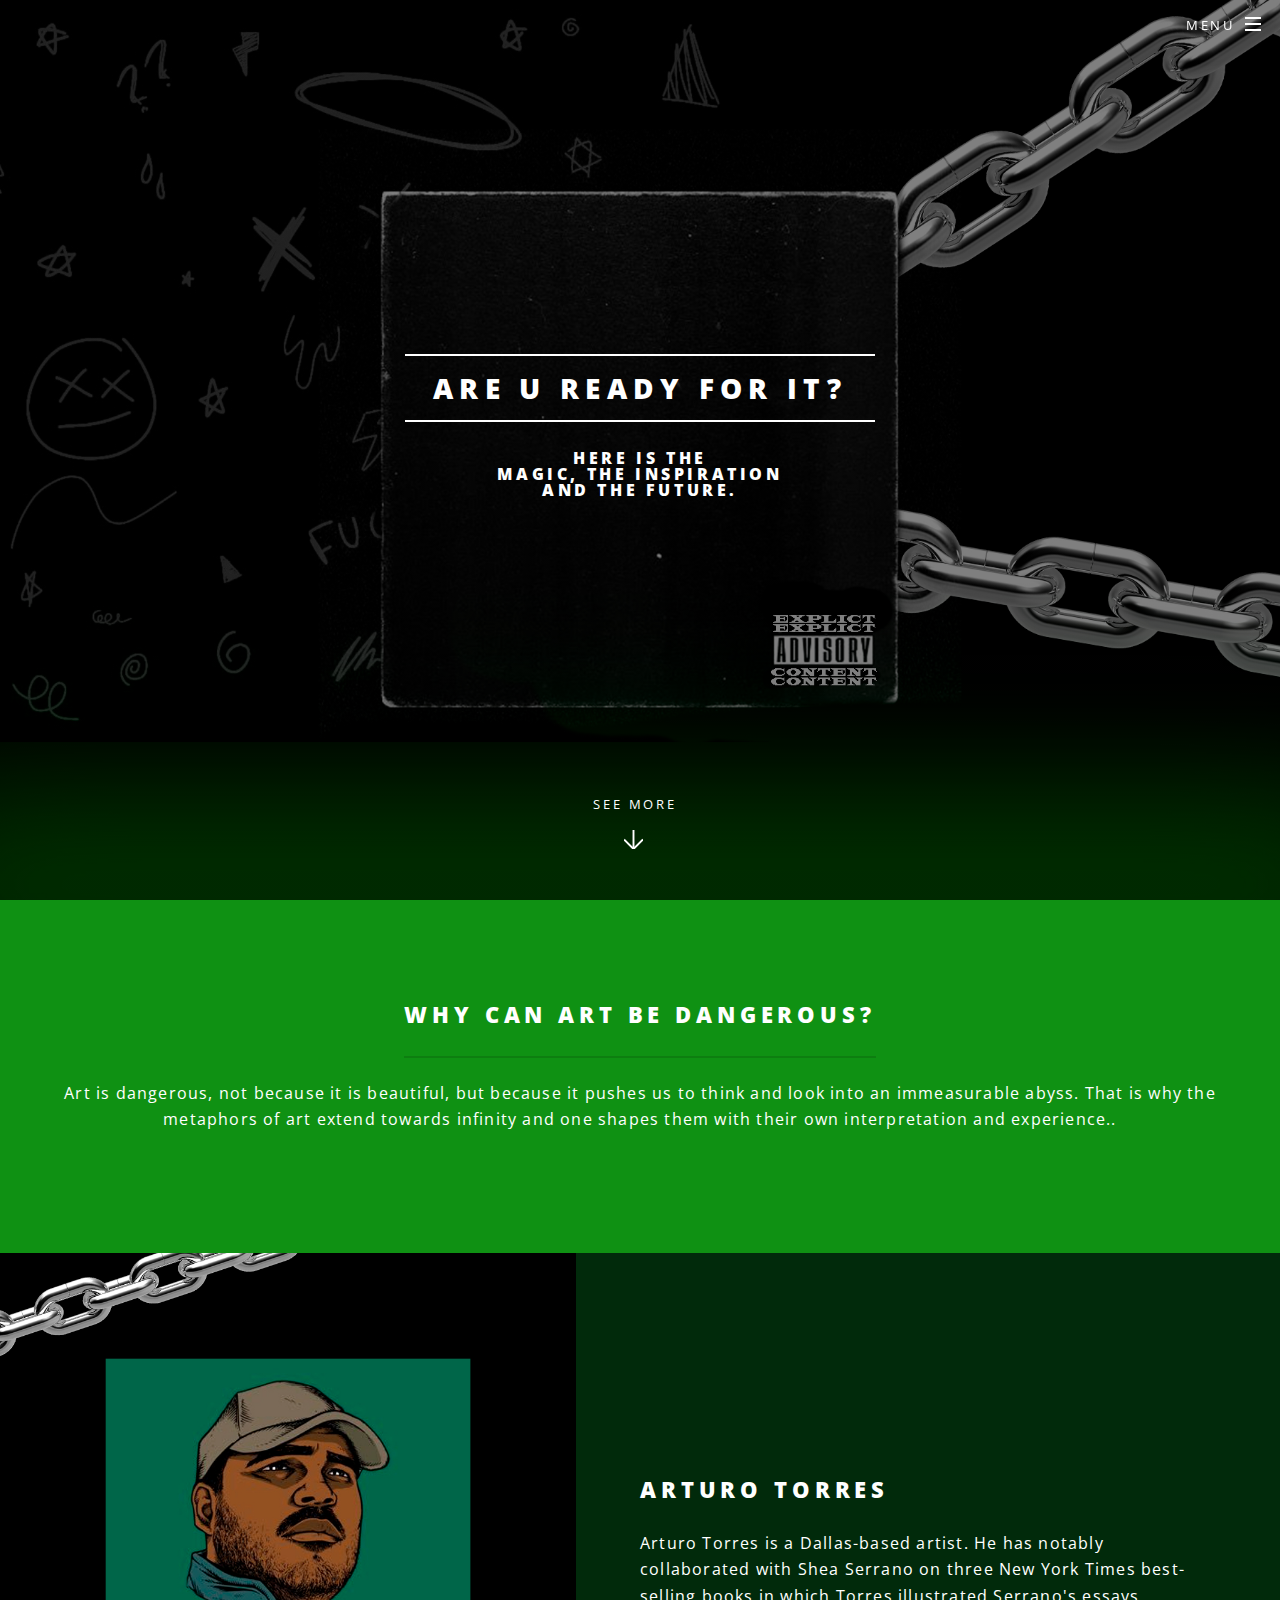
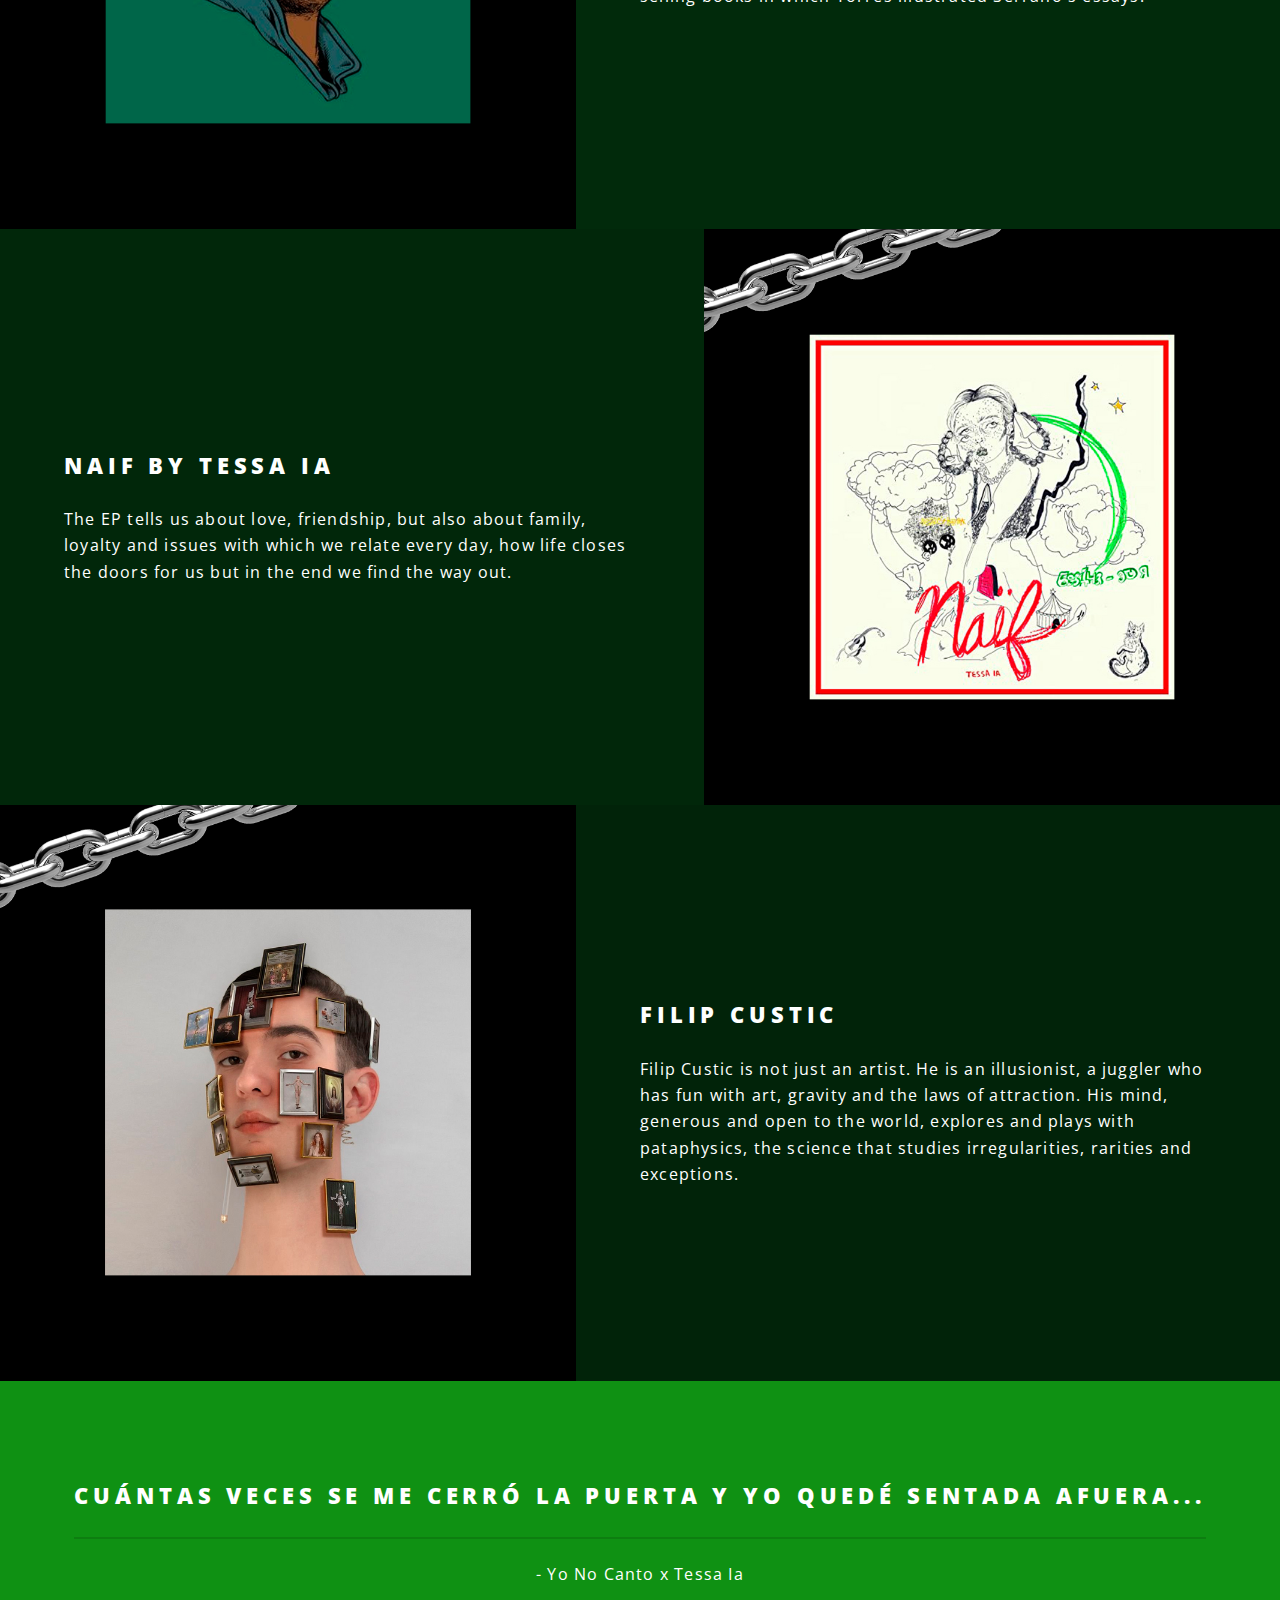
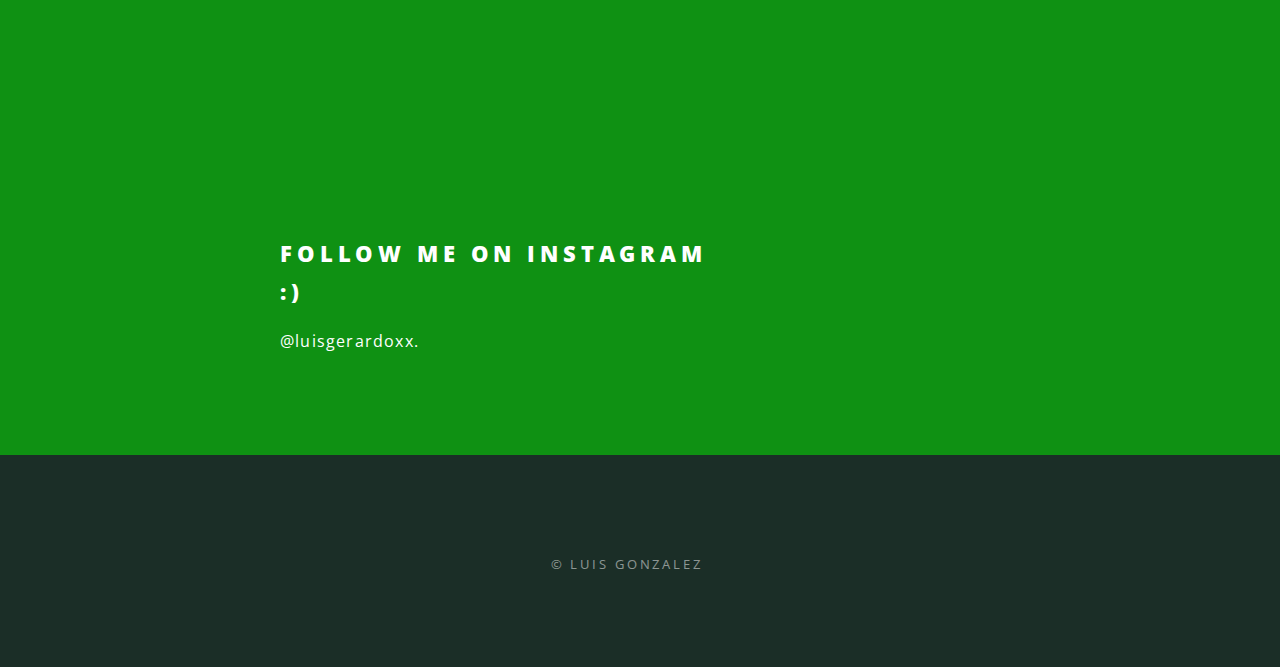
==== commit 947ef47b: "Update index.html" ====
--- a/index.html
+++ b/index.html
@@ -78,9 +78,8 @@
 						</section>
 						<section class="spotlight">
 							<div class="image"><img src="images/pic03.jpg" alt="" /></div><div class="content">
-								<h2>Augue eleifend aliquet<br />
-								sed condimentum</h2>
-								<p>Aliquam ut ex ut augue consectetur interdum. Donec hendrerit imperdiet. Mauris eleifend fringilla nullam aenean mi ligula.</p>
+								<h2>FILIP CUSTIC</h2>
+								<p>Filip Custic is not just an artist. He is an illusionist, a juggler who has fun with art, gravity and the laws of attraction. His mind, generous and open to the world, explores and plays with pataphysics, the science that studies irregularities, rarities and exceptions.</p>
 							</div>
 						</section>
 					</section>
@@ -89,9 +88,8 @@
 					<section id="three" class="wrapper style3 special">
 						<div class="inner">
 							<header class="major">
-								<h2>Accumsan mus tortor nunc aliquet</h2>
-								<p>Aliquam ut ex ut augue consectetur interdum. Donec amet imperdiet eleifend<br />
-								fringilla tincidunt. Nullam dui leo Aenean mi ligula, rhoncus ullamcorper.</p>
+								<h2>Cuántas veces se me cerró la puerta y yo quedé sentada afuera...</h2>
+								<p>- Yo No Canto x Tessa Ia</p>
 							</header>
 							<ul class="features">
 						
@@ -102,8 +100,8 @@
 					<section id="cta" class="wrapper style4">
 						<div class="inner">
 							<header>
-								<h2>Arcue ut vel commodo</h2>
-								<p>Aliquam ut ex ut augue consectetur interdum endrerit imperdiet amet eleifend fringilla.</p>
+								<h2>FOLLOW ME ON INSTAGRAM :)</h2>
+								<p>@luisgerardoxx.</p>
 							</header>
 							
 						</div>
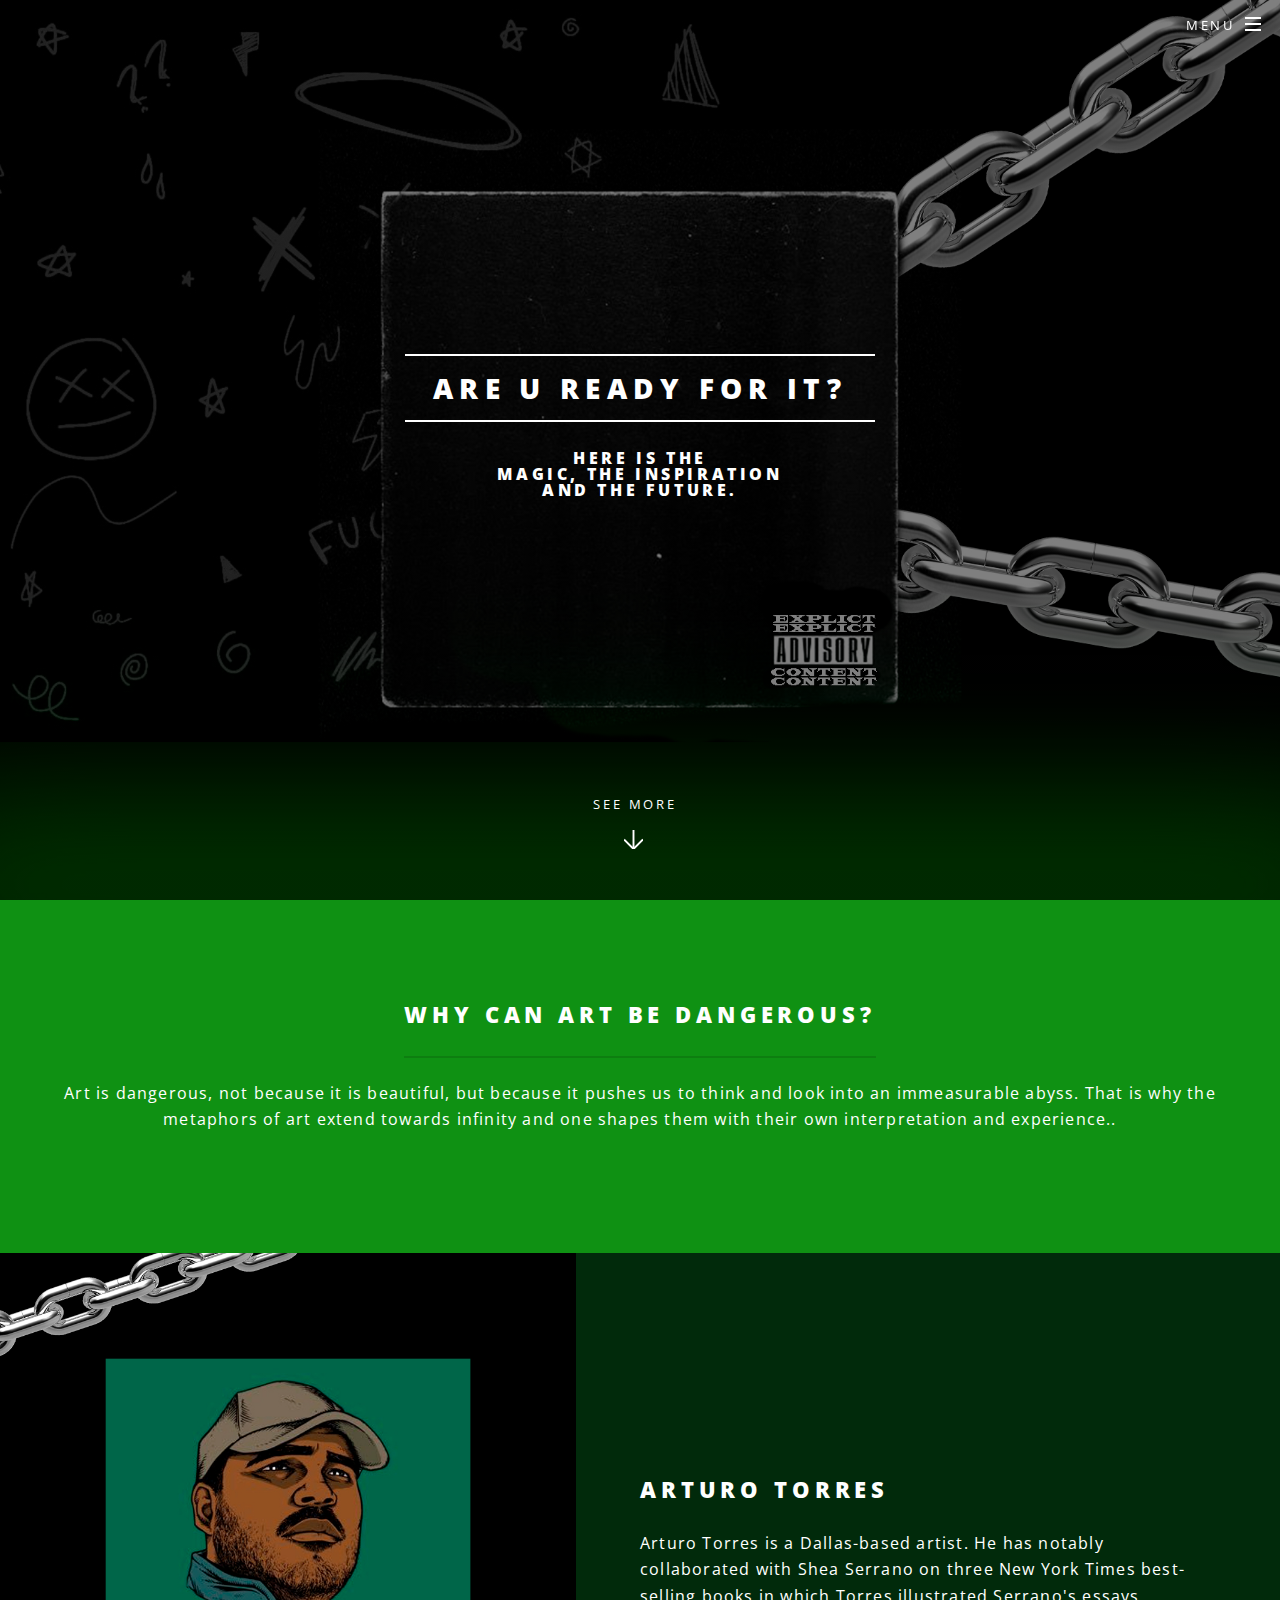
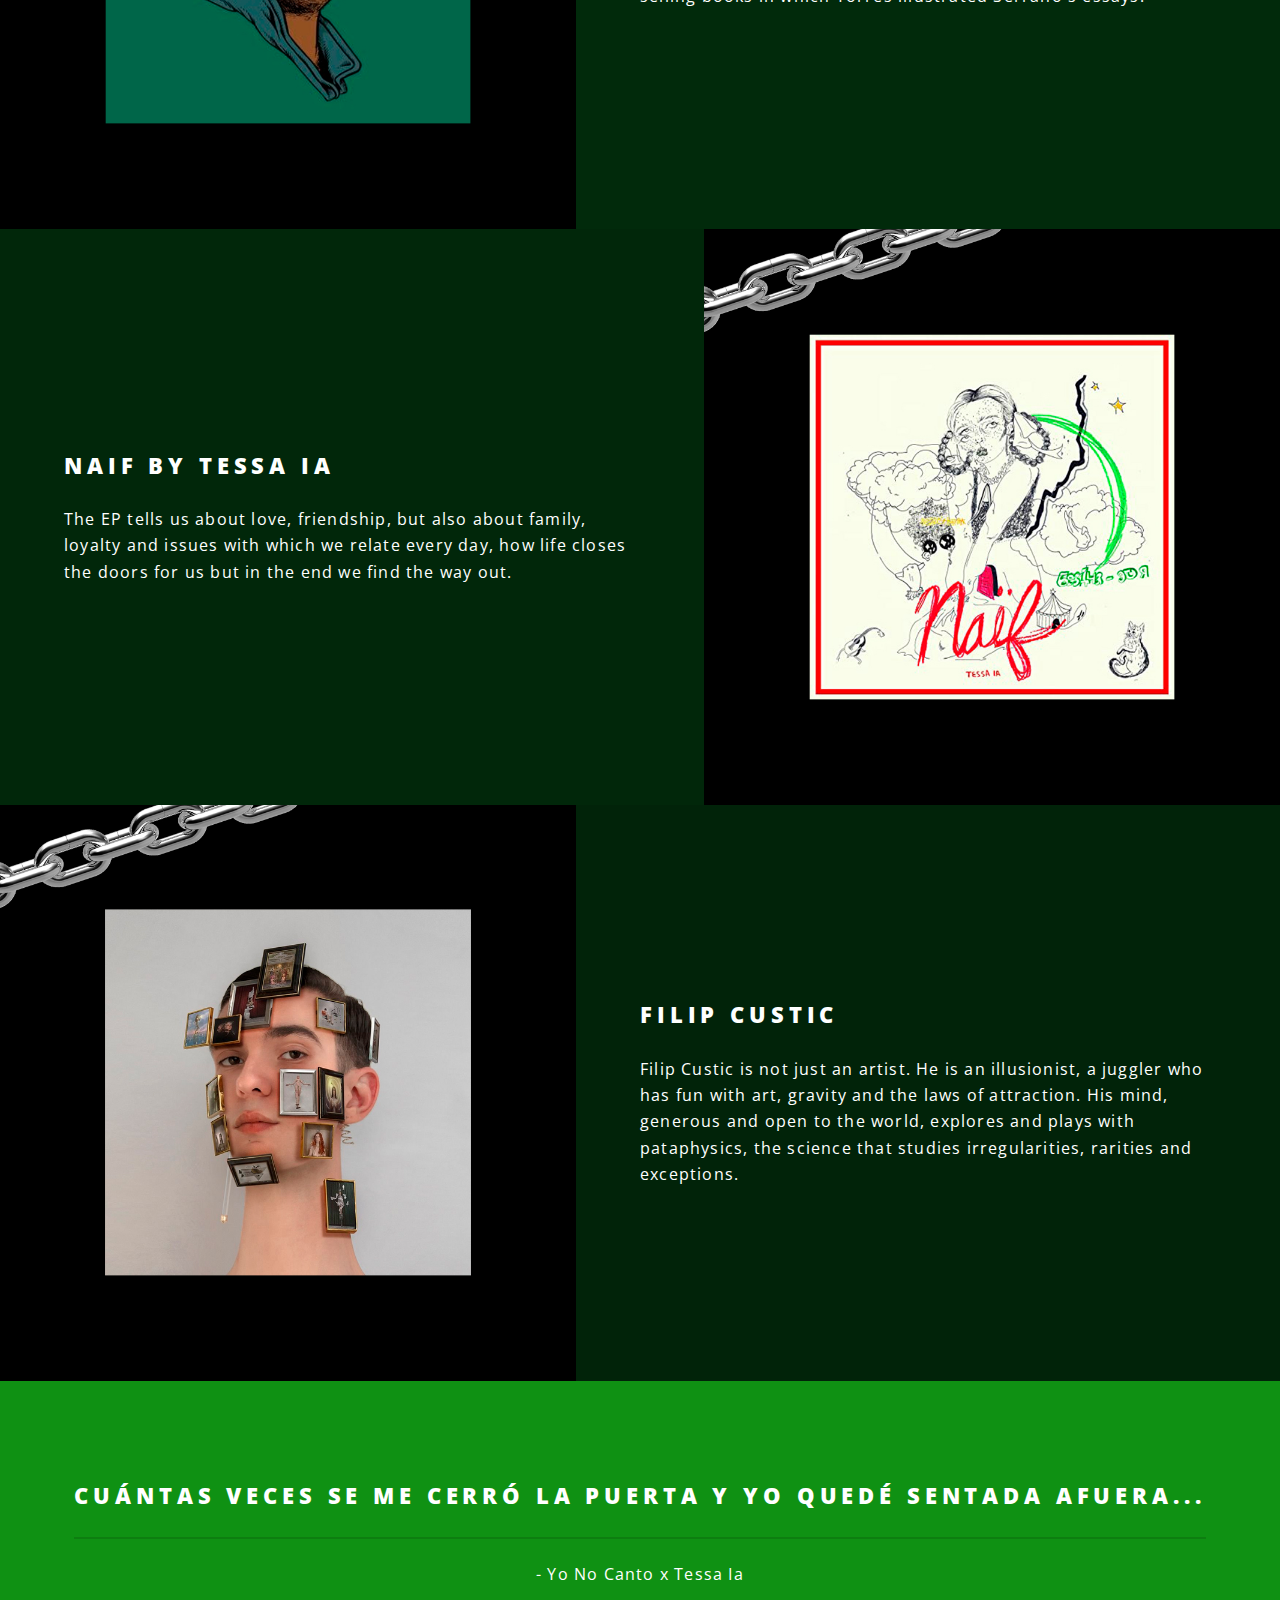
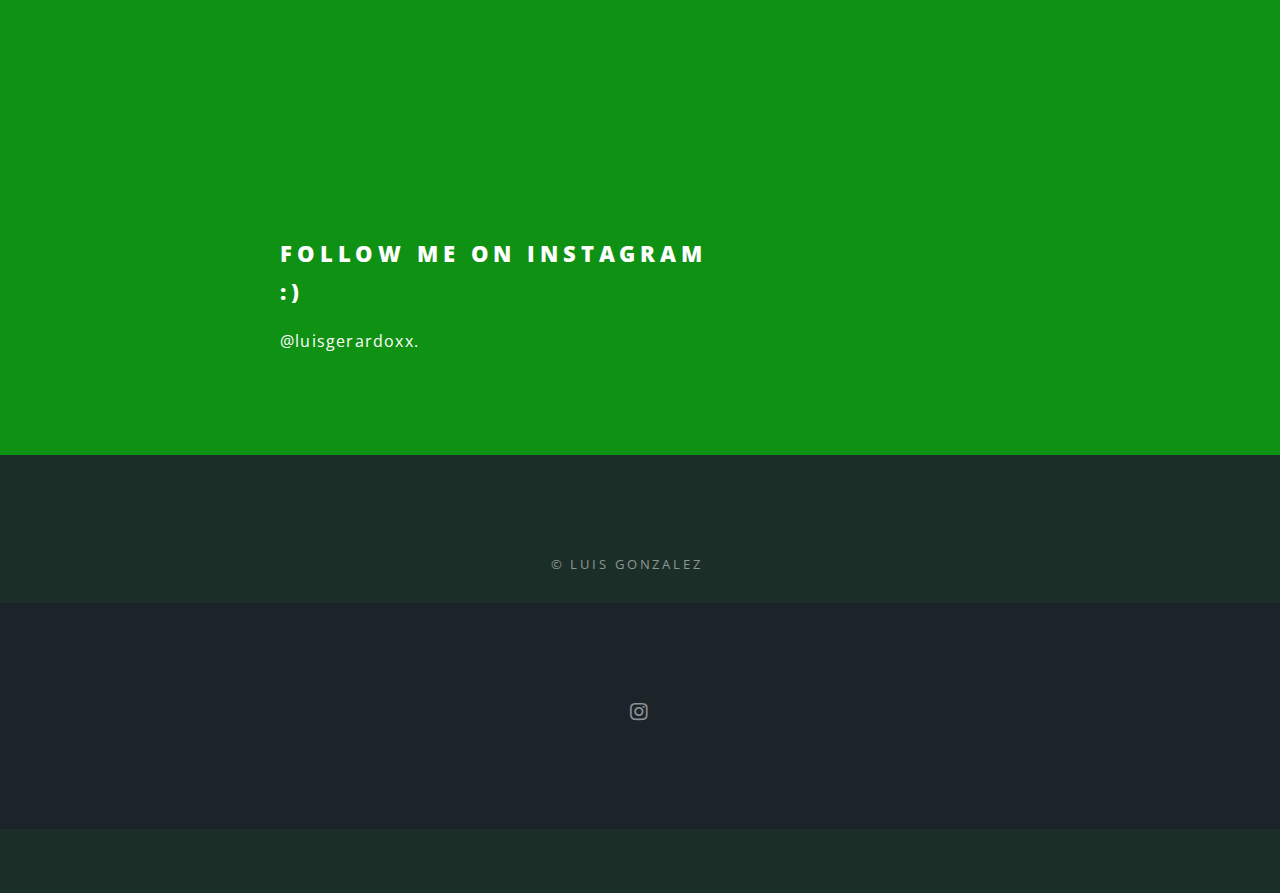
==== commit 6417d728: "Update index.html" ====
--- a/index.html
+++ b/index.html
@@ -113,7 +113,16 @@
 						<ul class="copyright">
 							<li>&copy; LUIS GONZALEZ</li><li></li>
 						</ul>
+						
+						<!-- Footer -->
+					<footer id="footer">
+						<ul class="icons">
+							<li><a href="#" class="icon brands fa-instagram"><span class="label">Instagram</span></a></li>
+							
+						</ul>
+						
 					</footer>
+						
 
 			</div>
 
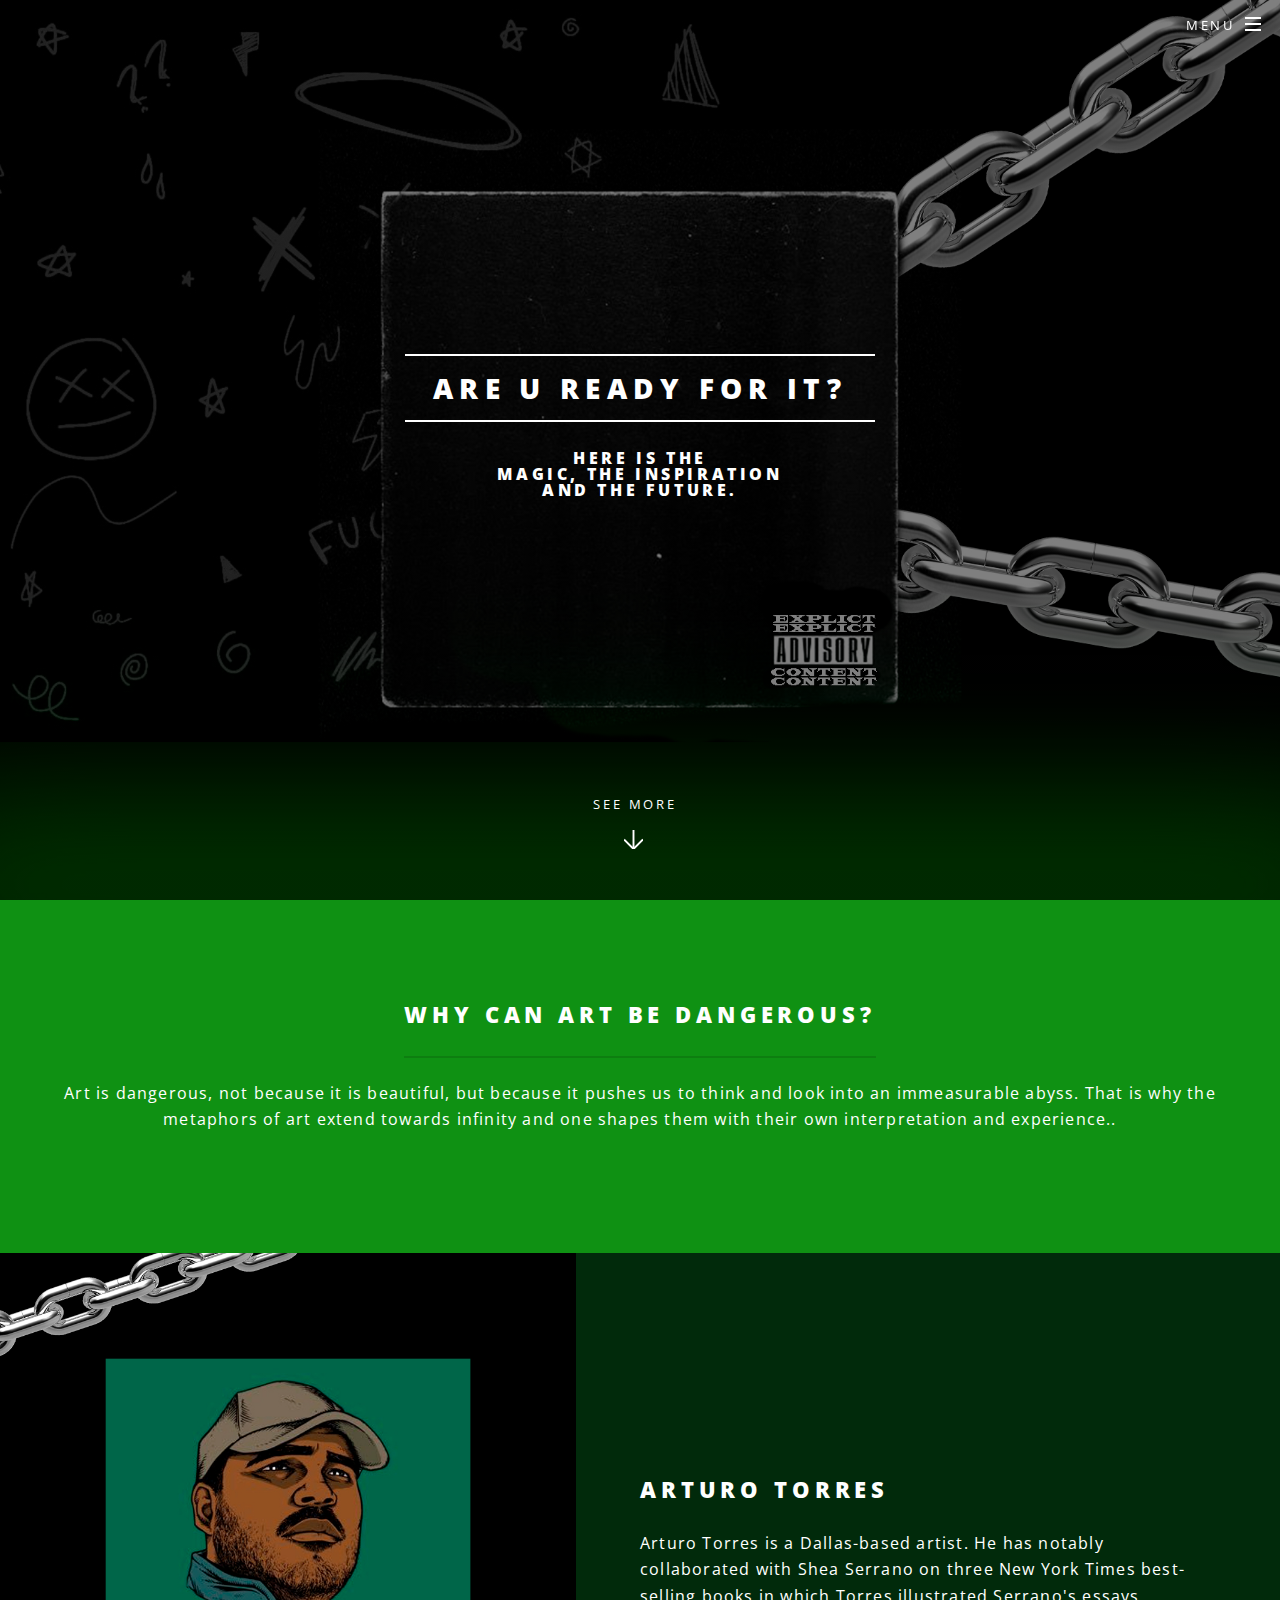
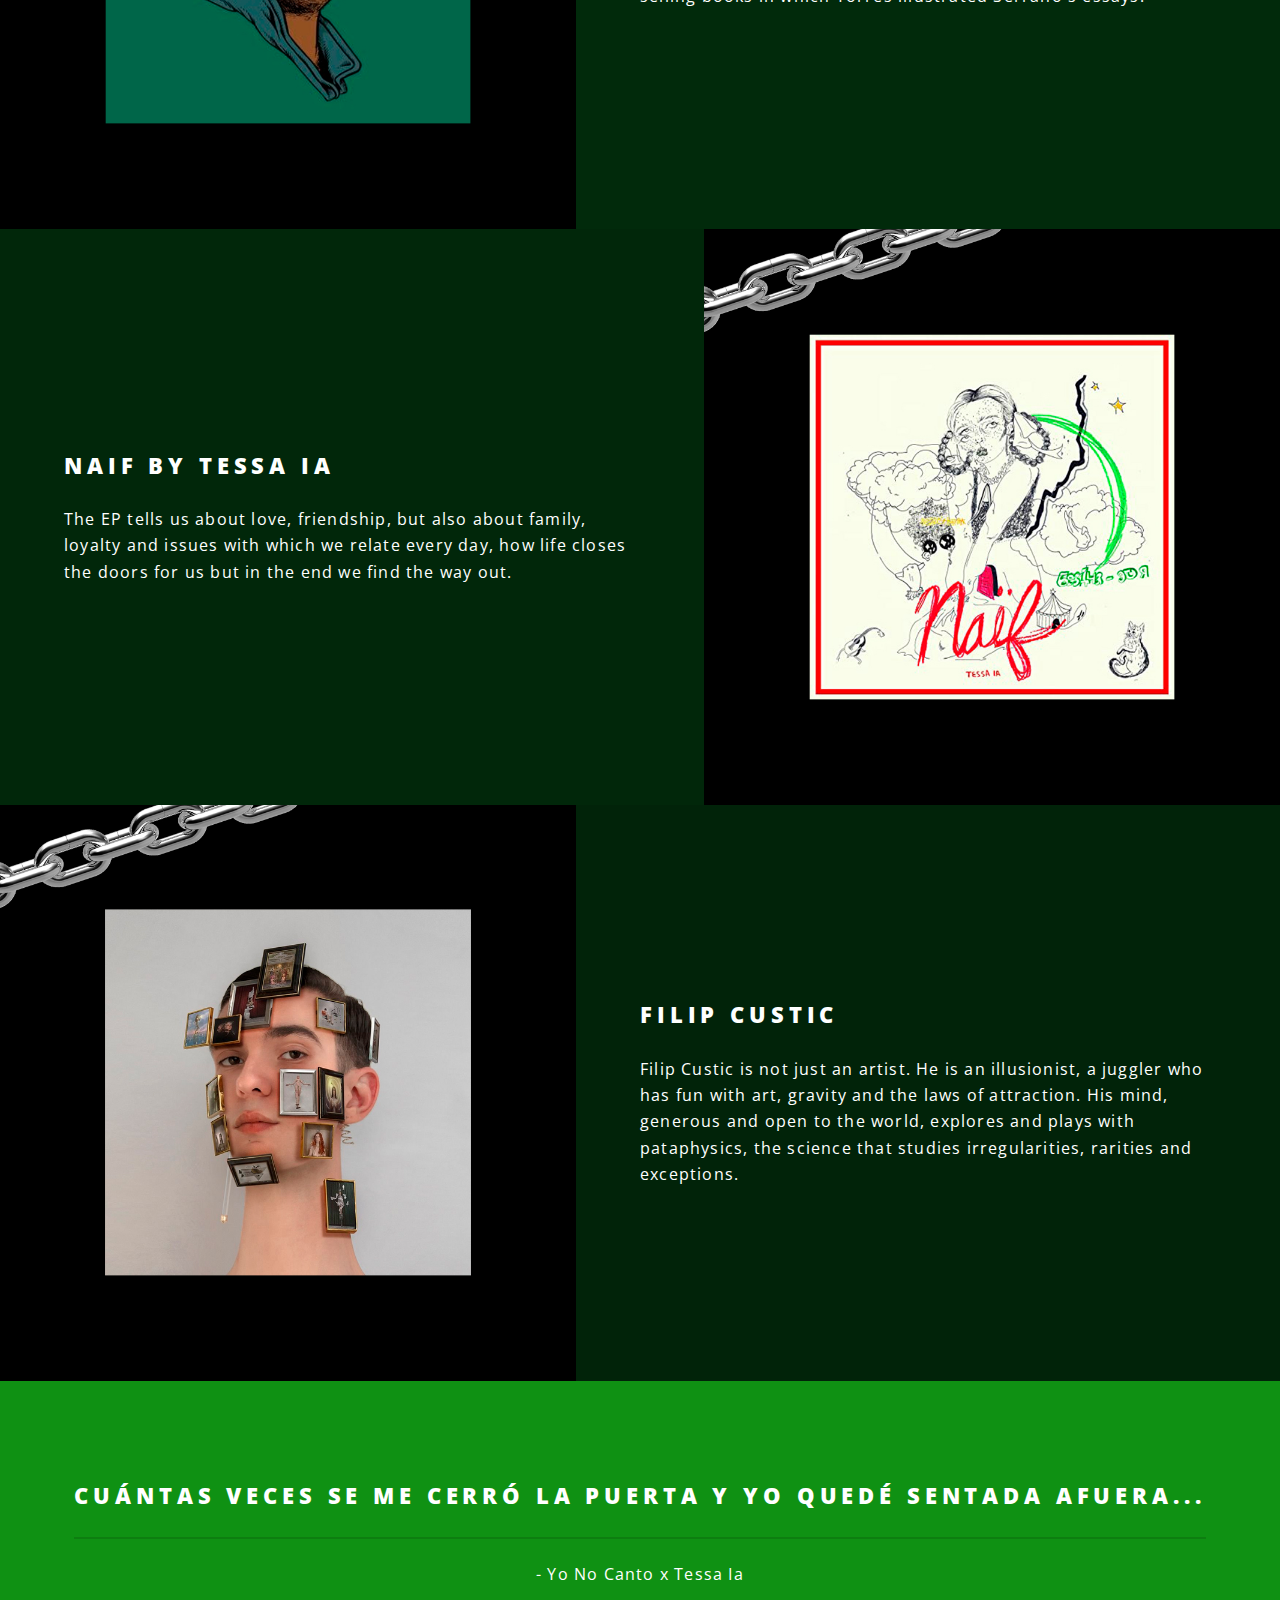
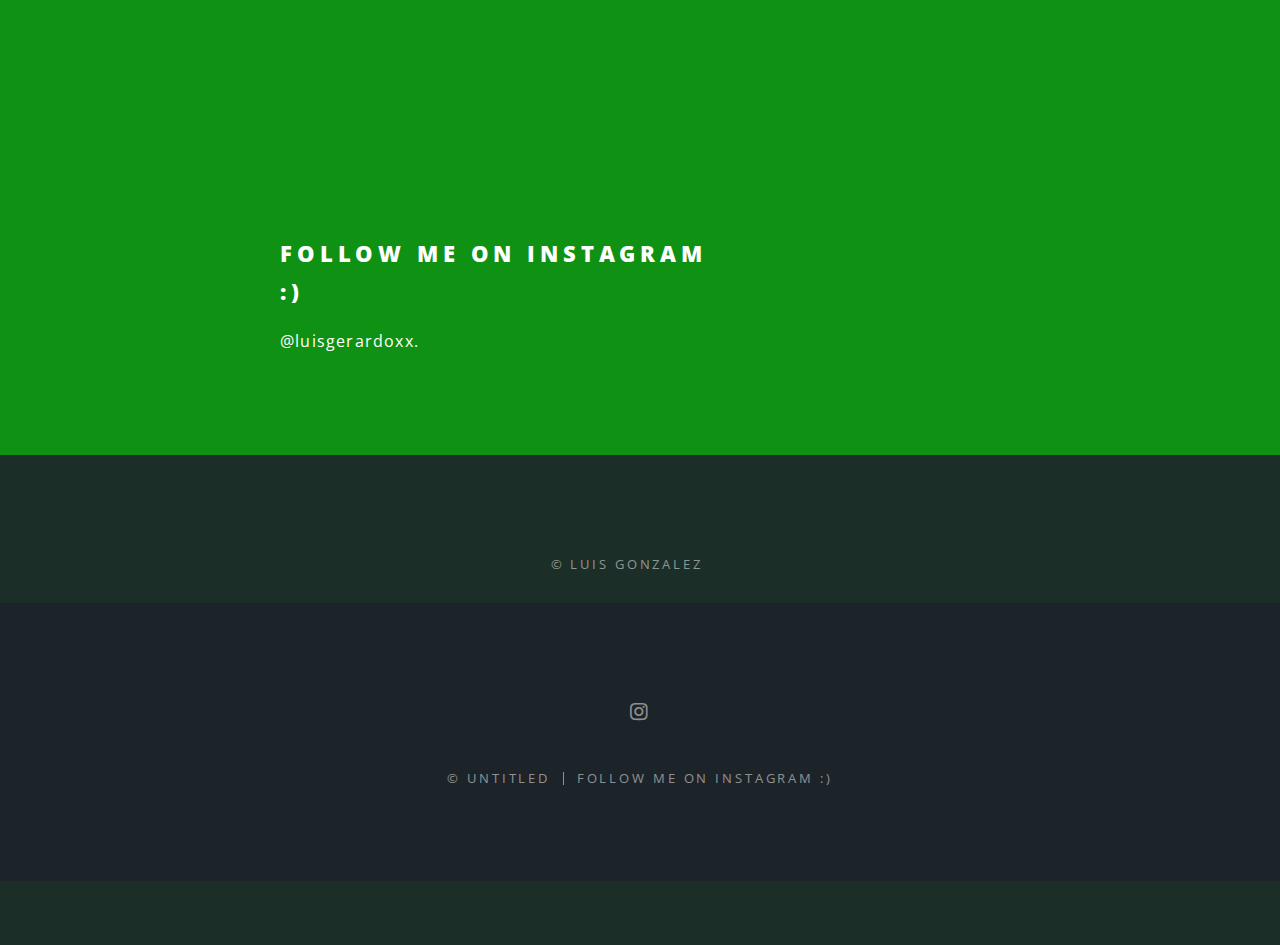
==== commit b8b3a9cb: "Update index.html" ====
--- a/index.html
+++ b/index.html
@@ -117,9 +117,12 @@
 						<!-- Footer -->
 					<footer id="footer">
 						<ul class="icons">
-							<li><a href="#" class="icon brands fa-instagram"><span class="label">Instagram</span></a></li>
-							
+							<li><a href="https://www.instagram.com/luisgerardoxx/" class="icon brands fa-instagram"><span class="label">Instagram</span></a></li>
 						</ul>
+						<ul class="copyright">
+							<li>&copy; Untitled</li><li>FOLLOW ME ON INSTAGRAM :) <a href=""></a></li>
+						</ul>
+					</footer>
 						
 					</footer>
 						
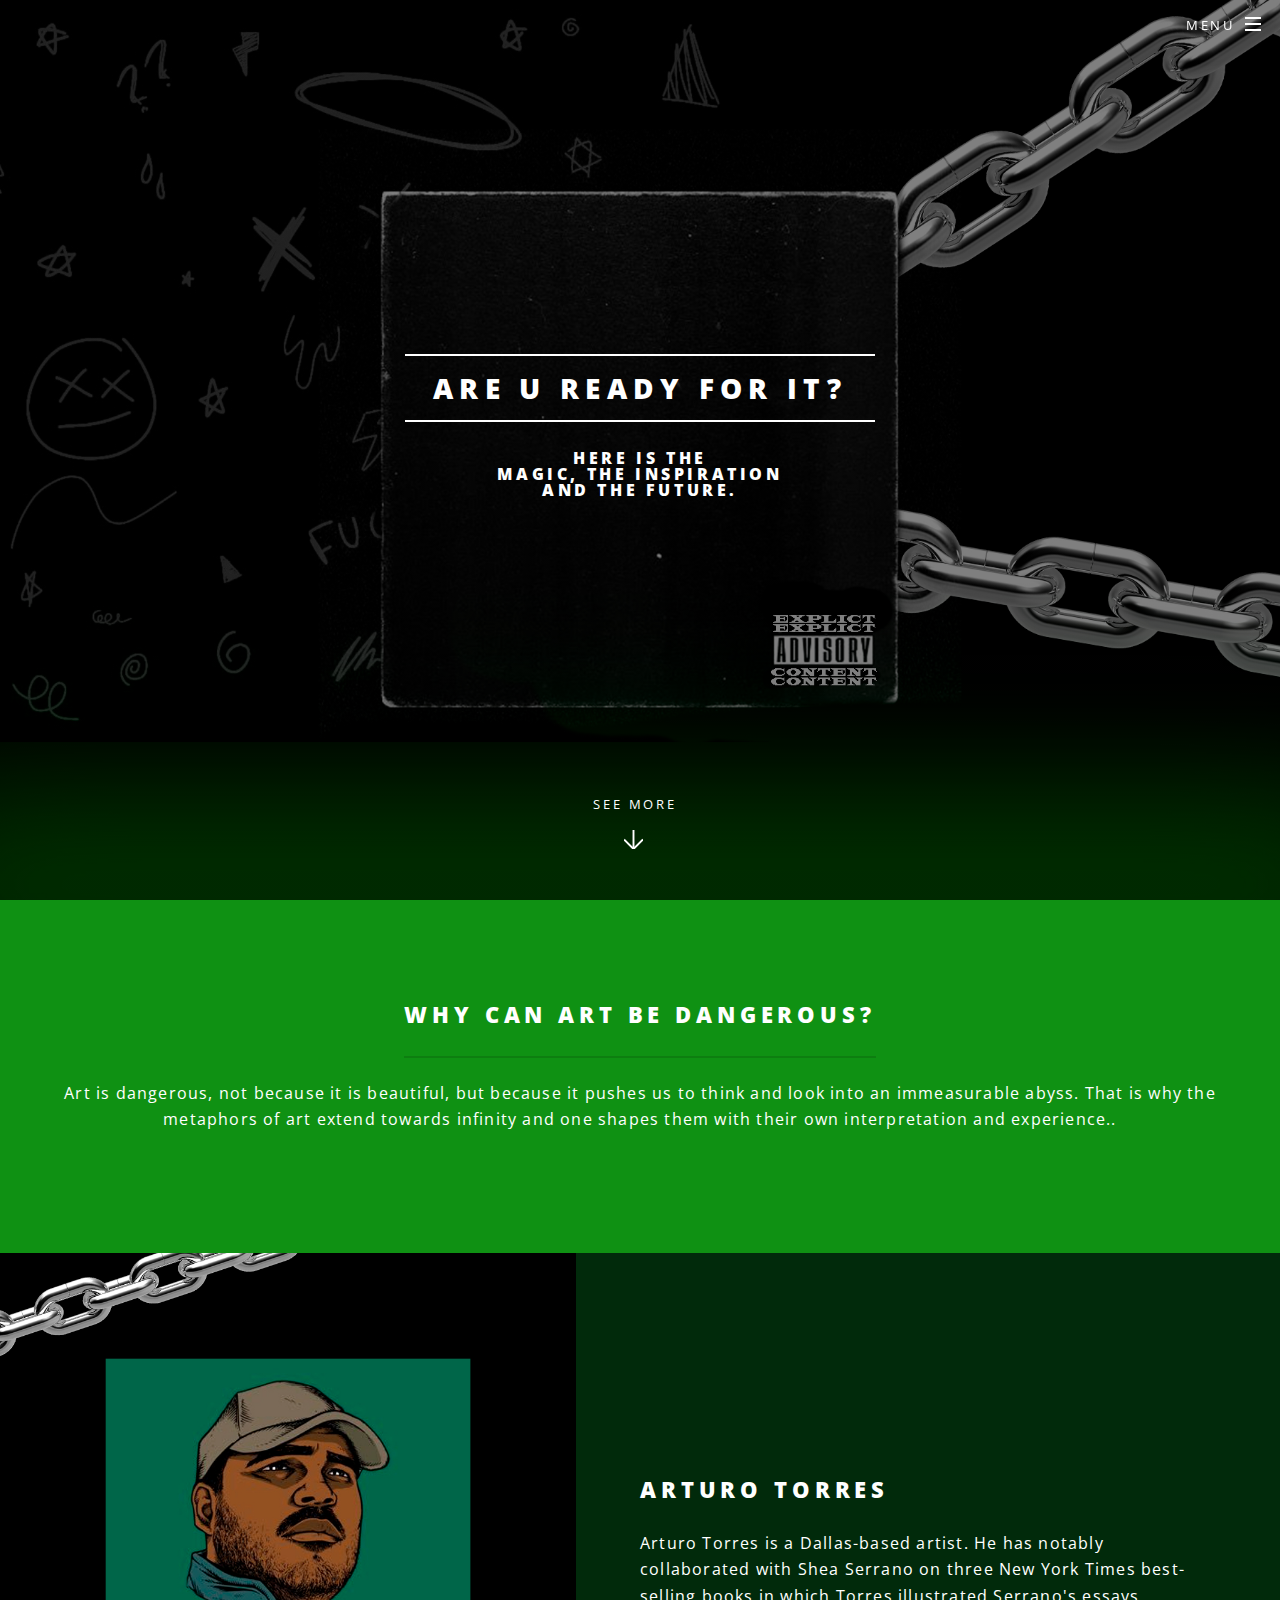
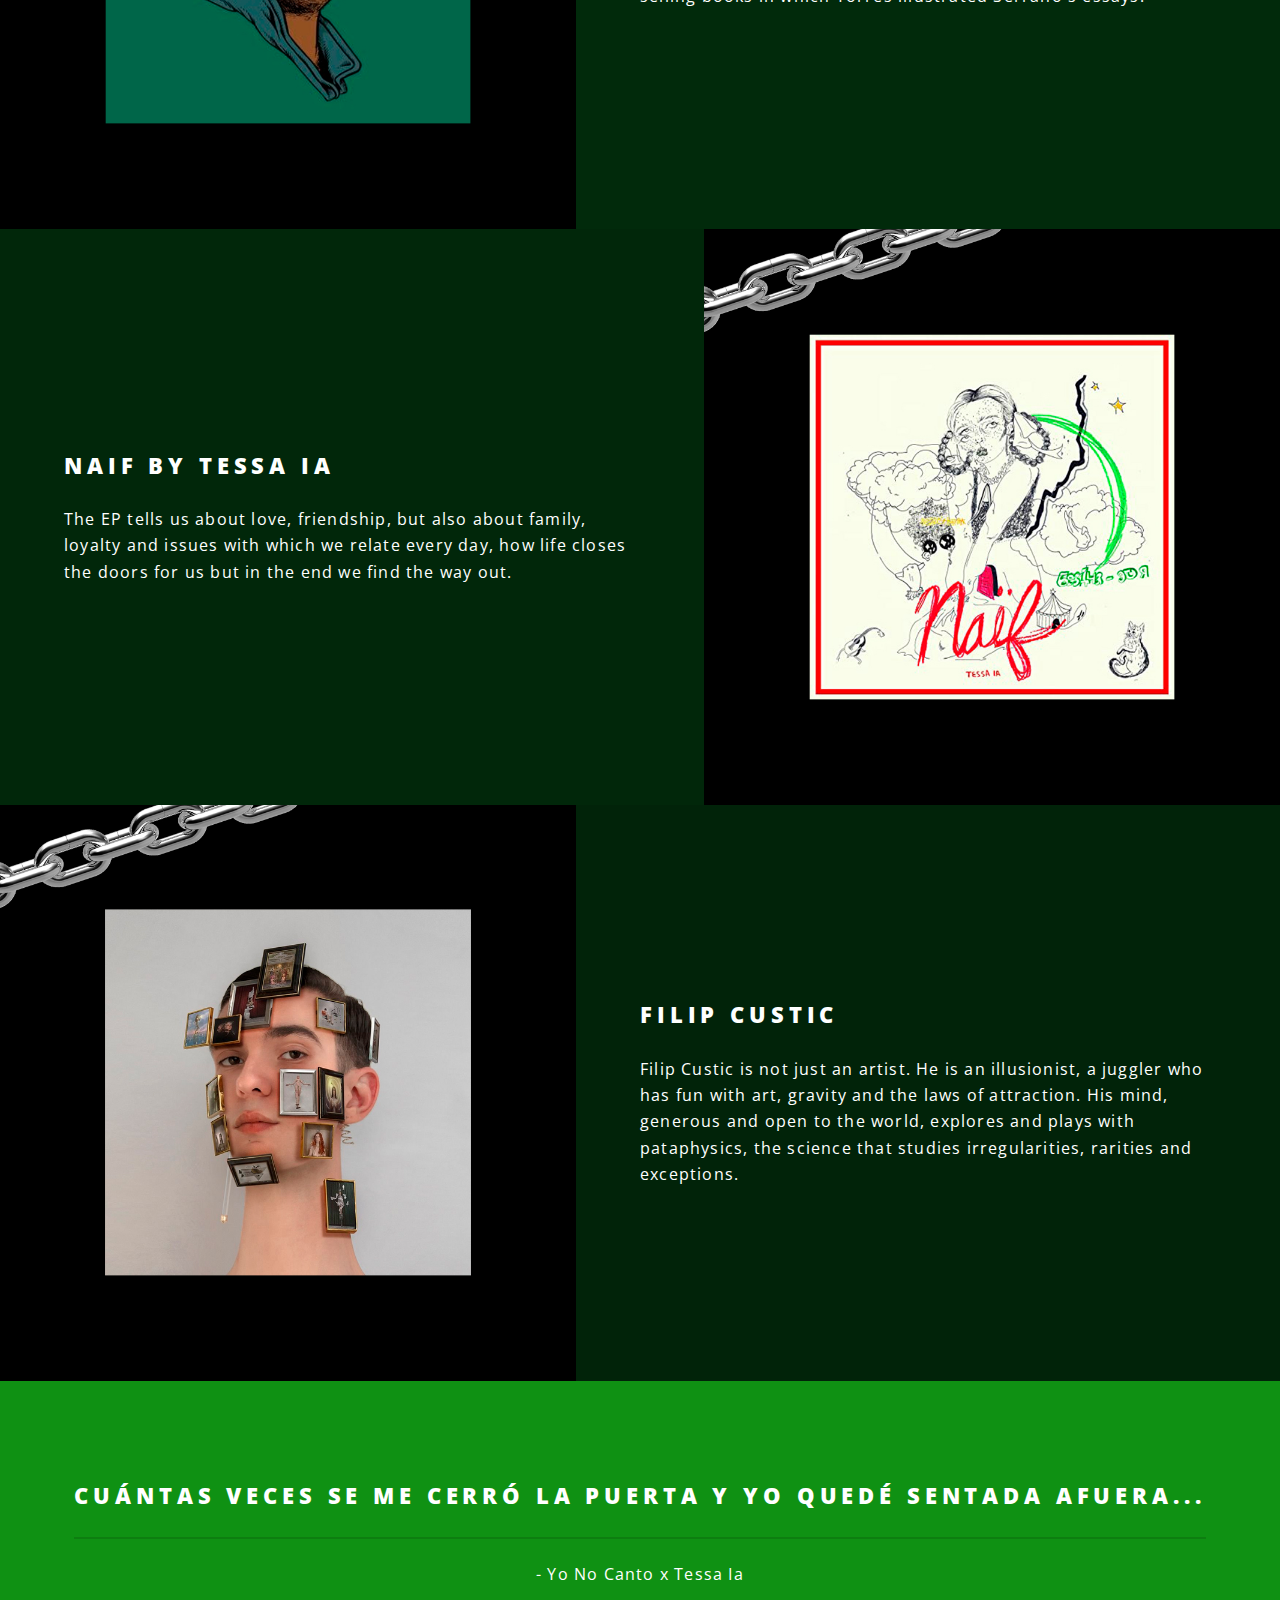
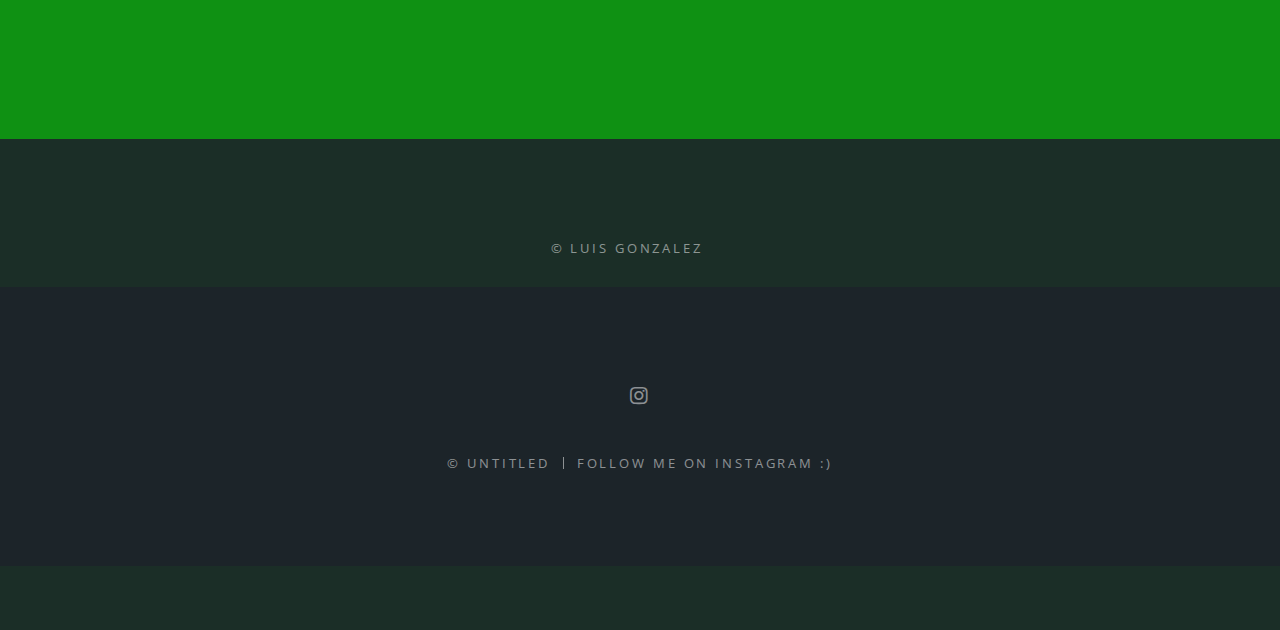
==== commit 2ed79fa0: "Update index.html" ====
--- a/index.html
+++ b/index.html
@@ -96,17 +96,6 @@
 						</div>
 					</section>
 
-				<!-- CTA -->
-					<section id="cta" class="wrapper style4">
-						<div class="inner">
-							<header>
-								<h2>FOLLOW ME ON INSTAGRAM :)</h2>
-								<p>@luisgerardoxx.</p>
-							</header>
-							
-						</div>
-					</section>
-
 				<!-- Footer -->
 					<footer id="footer">
 						
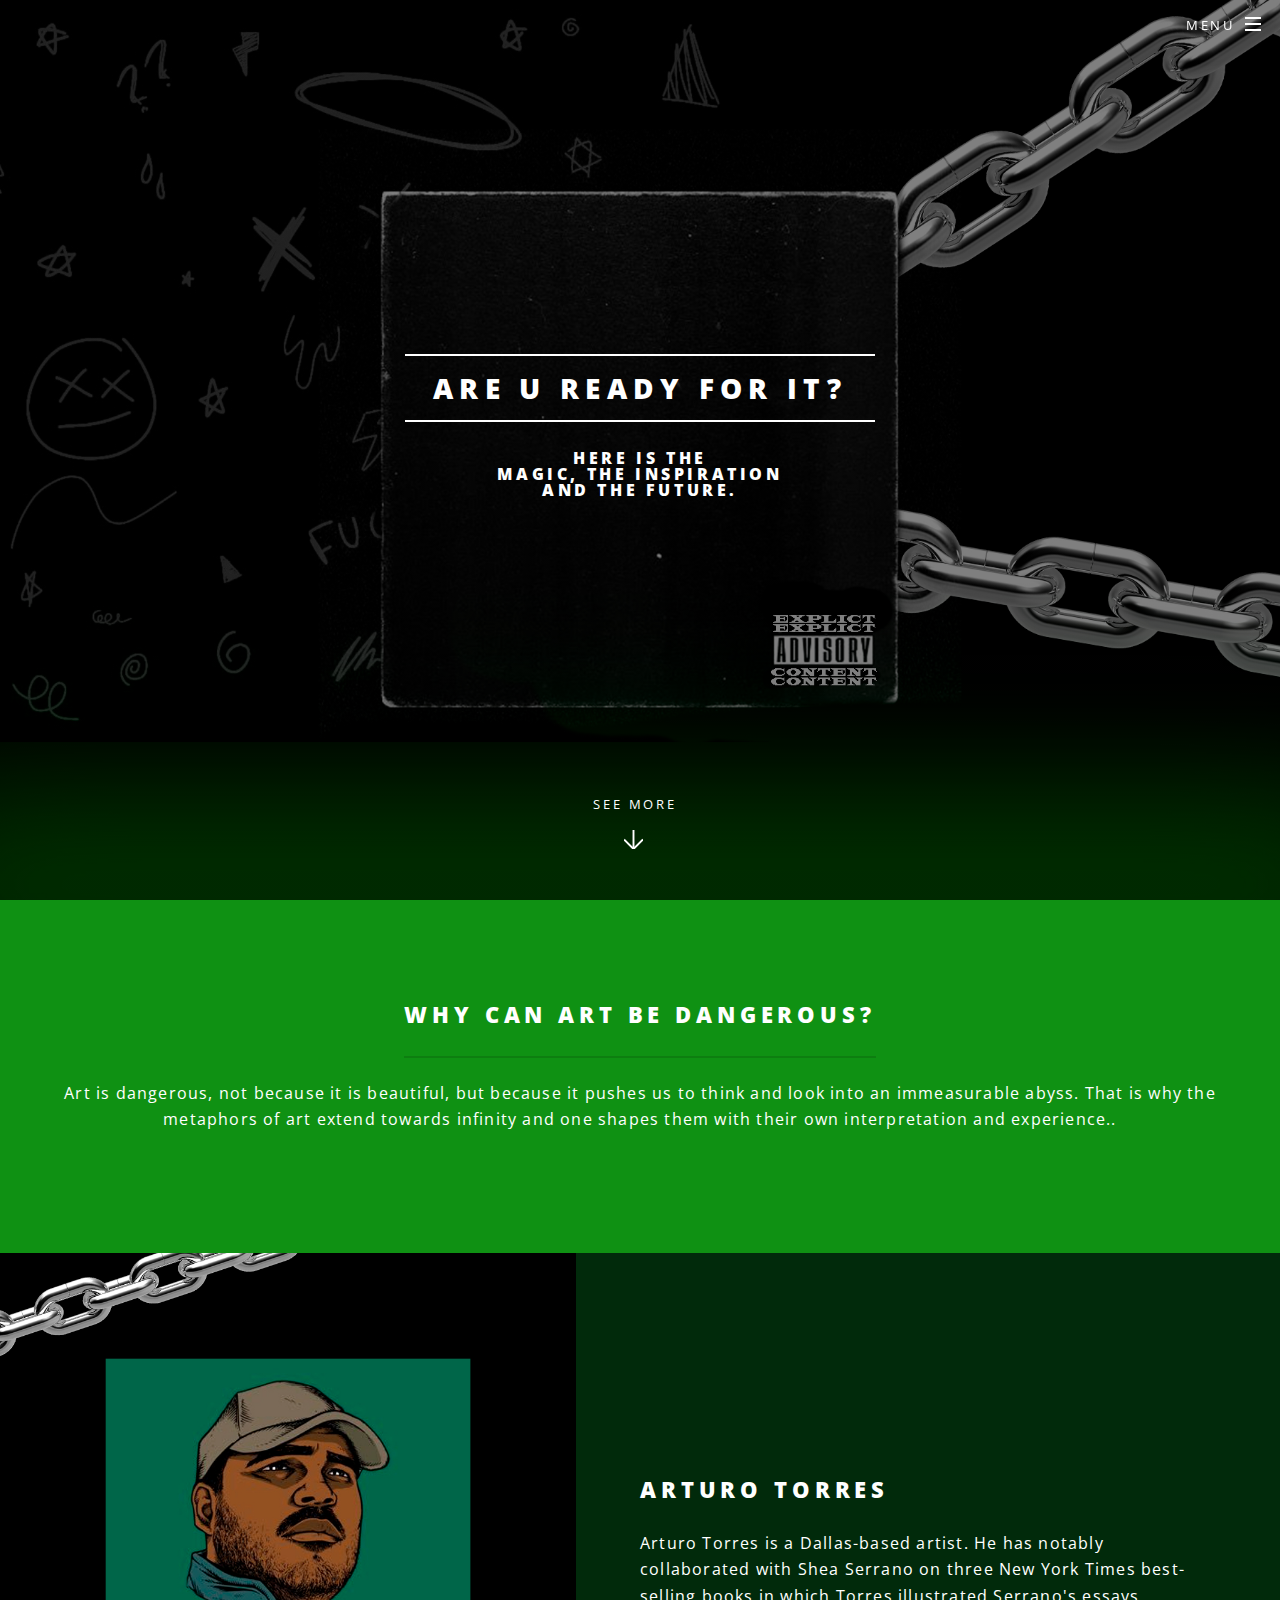
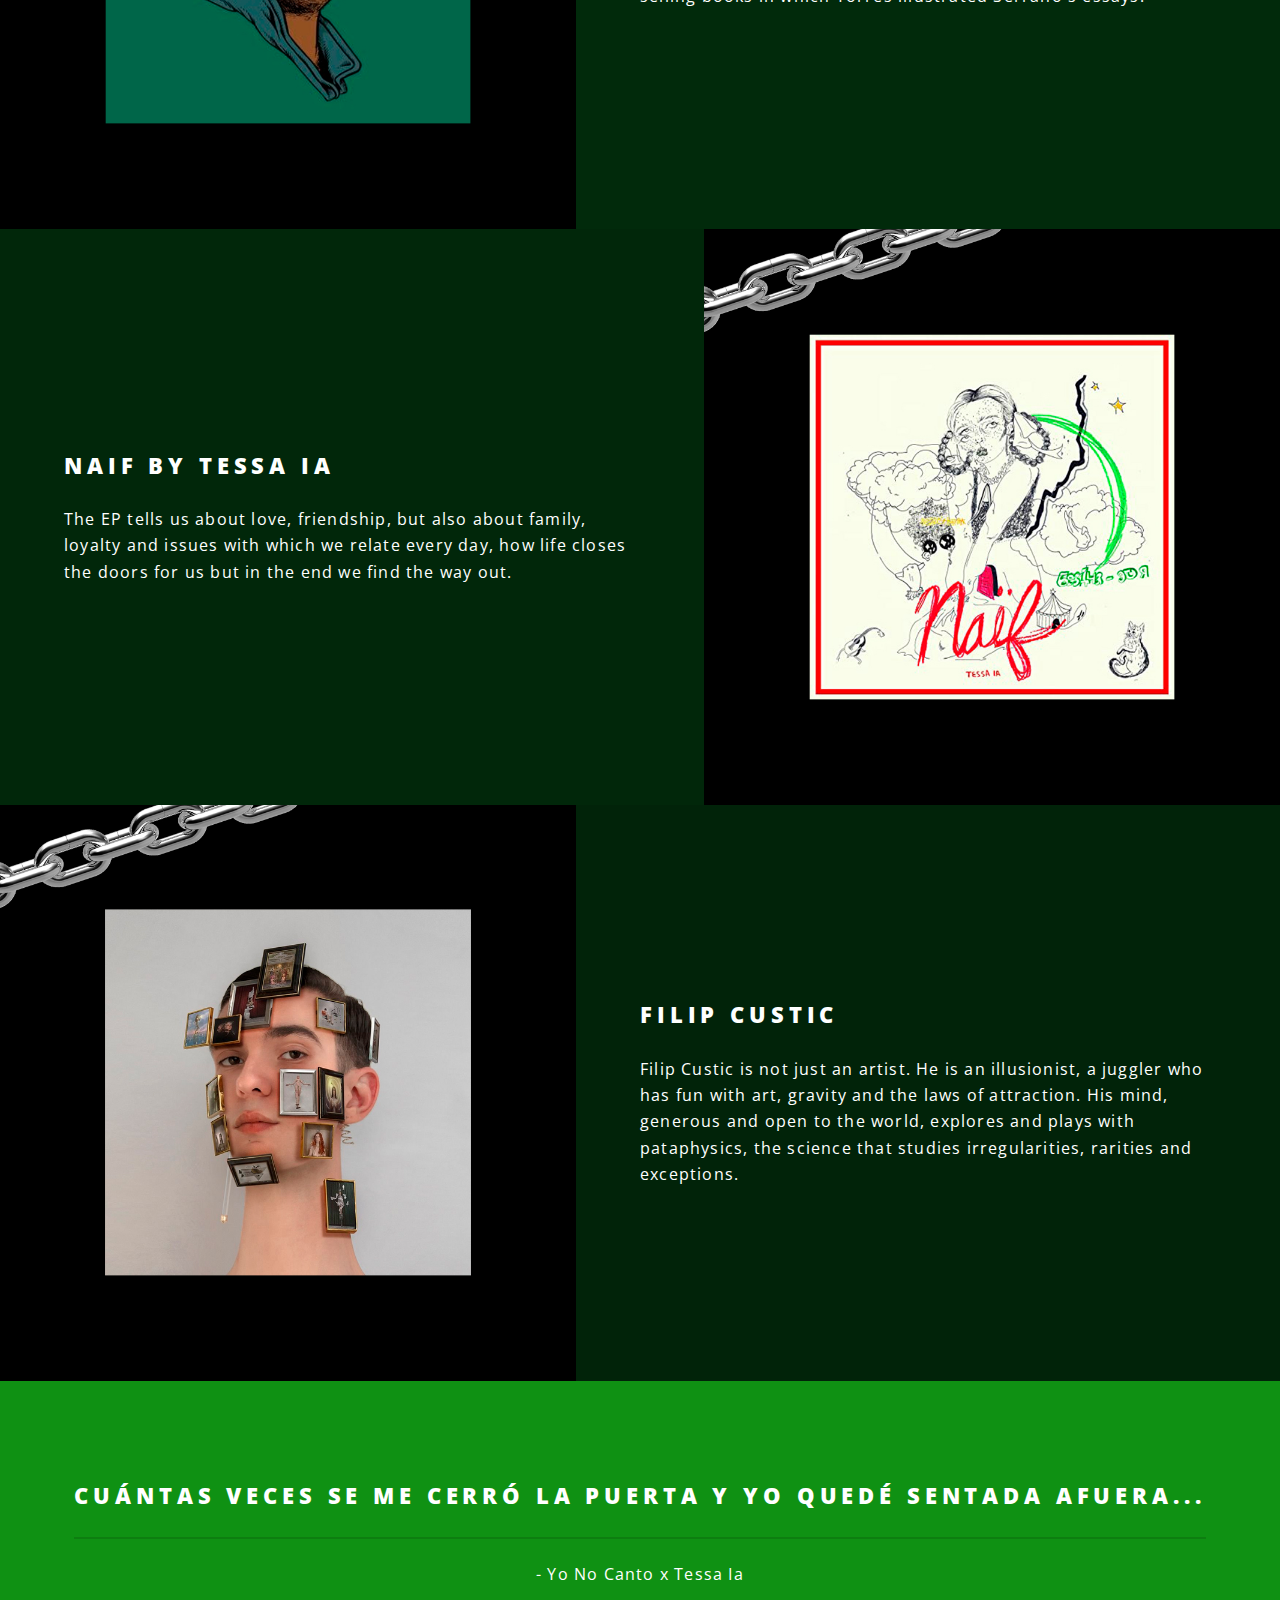
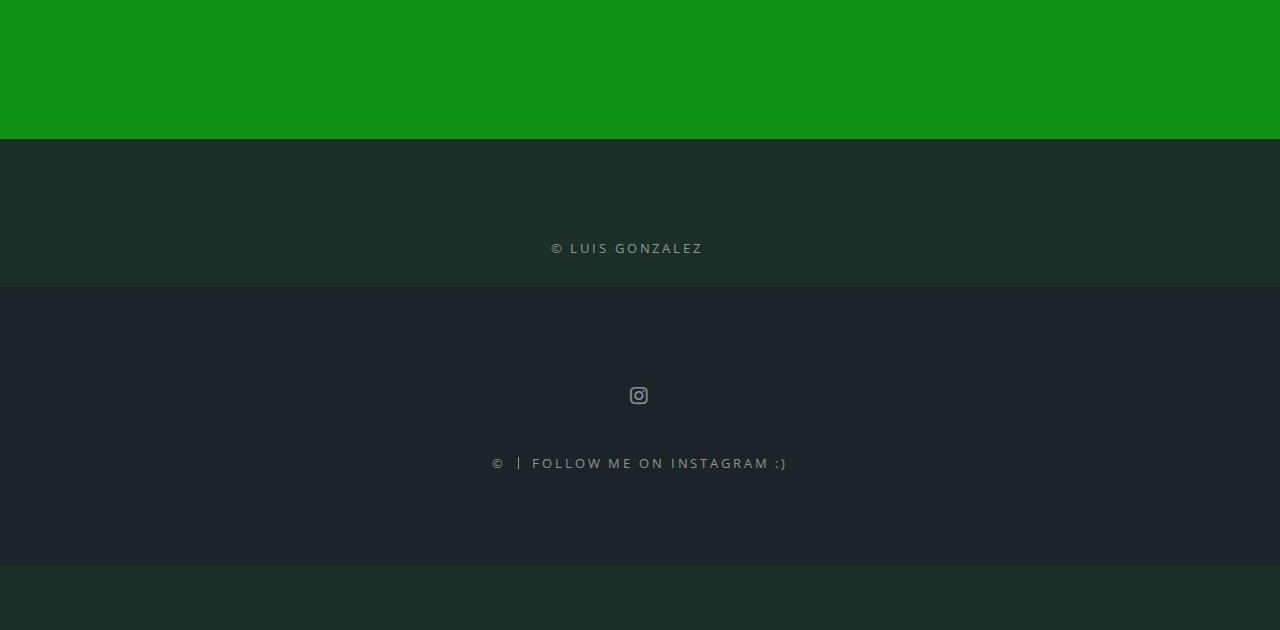
==== commit d2067c8e: "Update index.html" ====
--- a/index.html
+++ b/index.html
@@ -109,7 +109,7 @@
 							<li><a href="https://www.instagram.com/luisgerardoxx/" class="icon brands fa-instagram"><span class="label">Instagram</span></a></li>
 						</ul>
 						<ul class="copyright">
-							<li>&copy; Untitled</li><li>FOLLOW ME ON INSTAGRAM :) <a href=""></a></li>
+							<li>&copy;</li><li>FOLLOW ME ON INSTAGRAM :) <a href=""></a></li>
 						</ul>
 					</footer>
 						
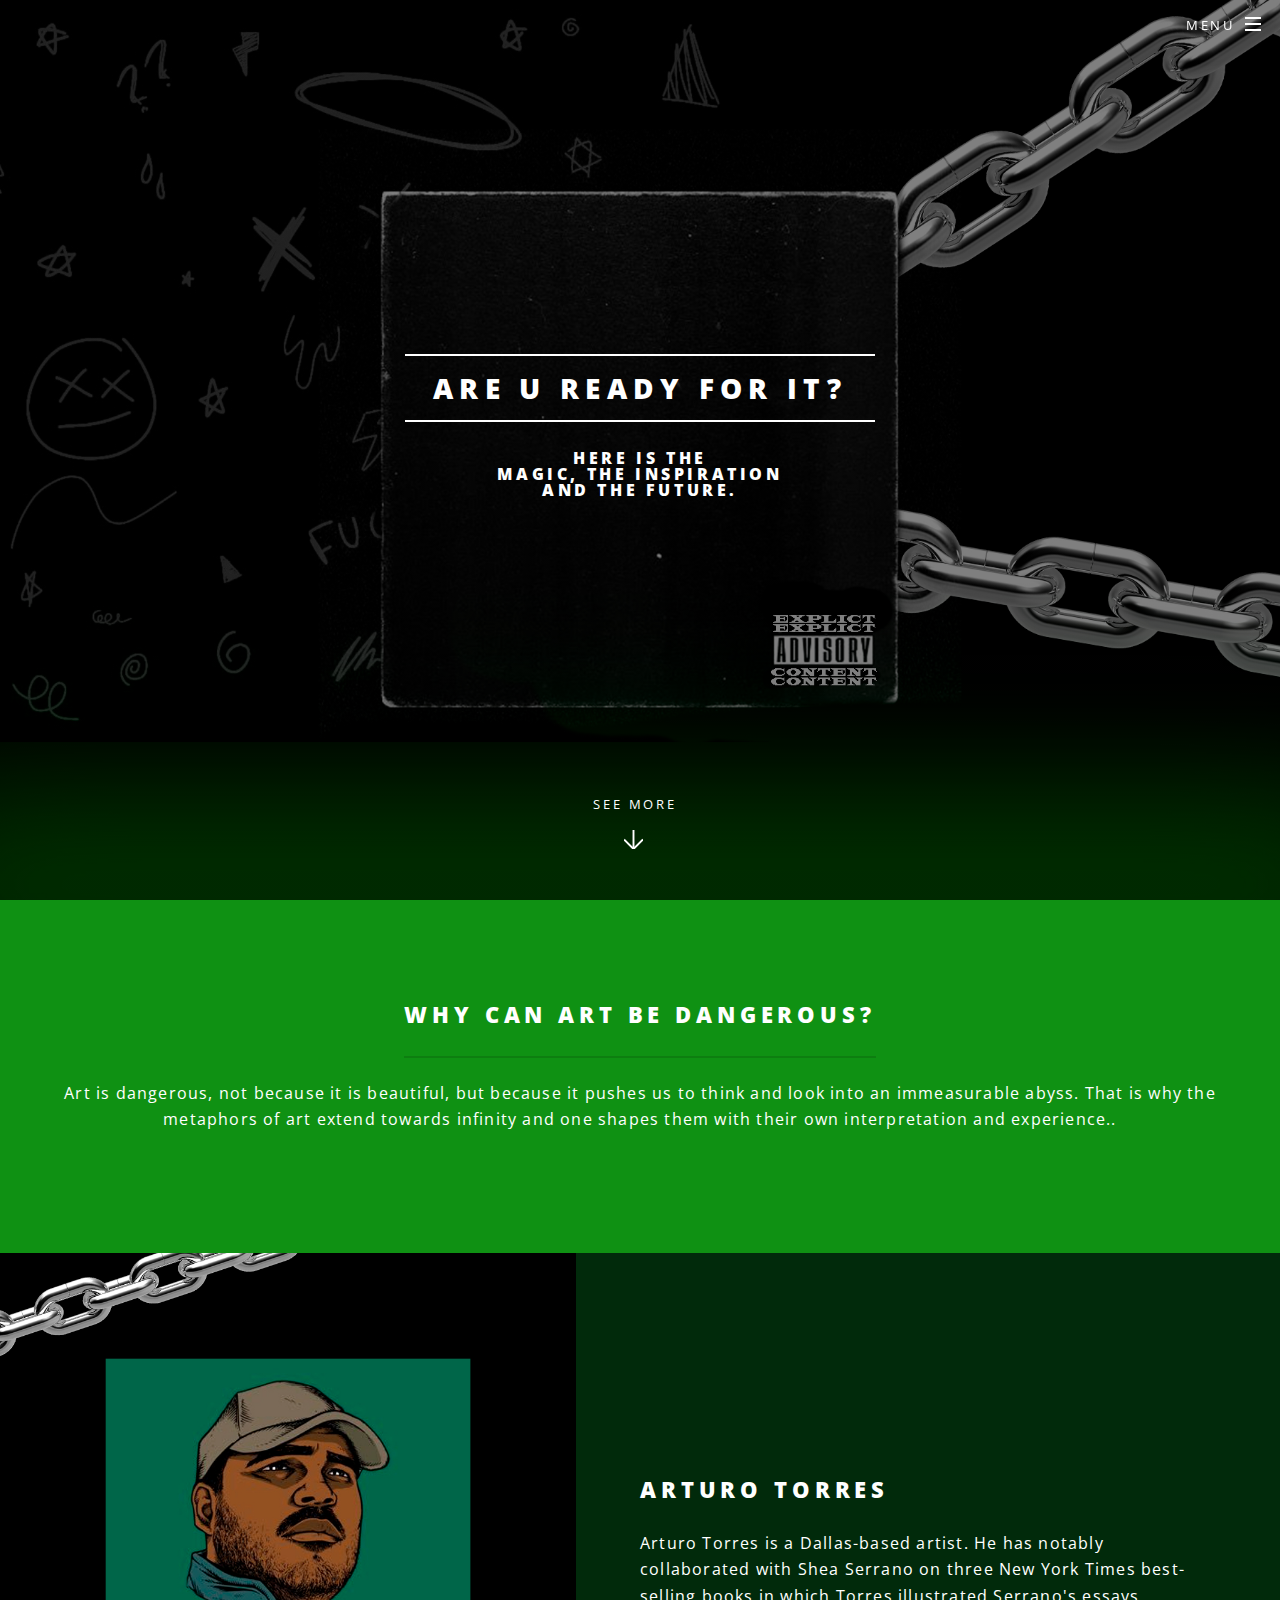
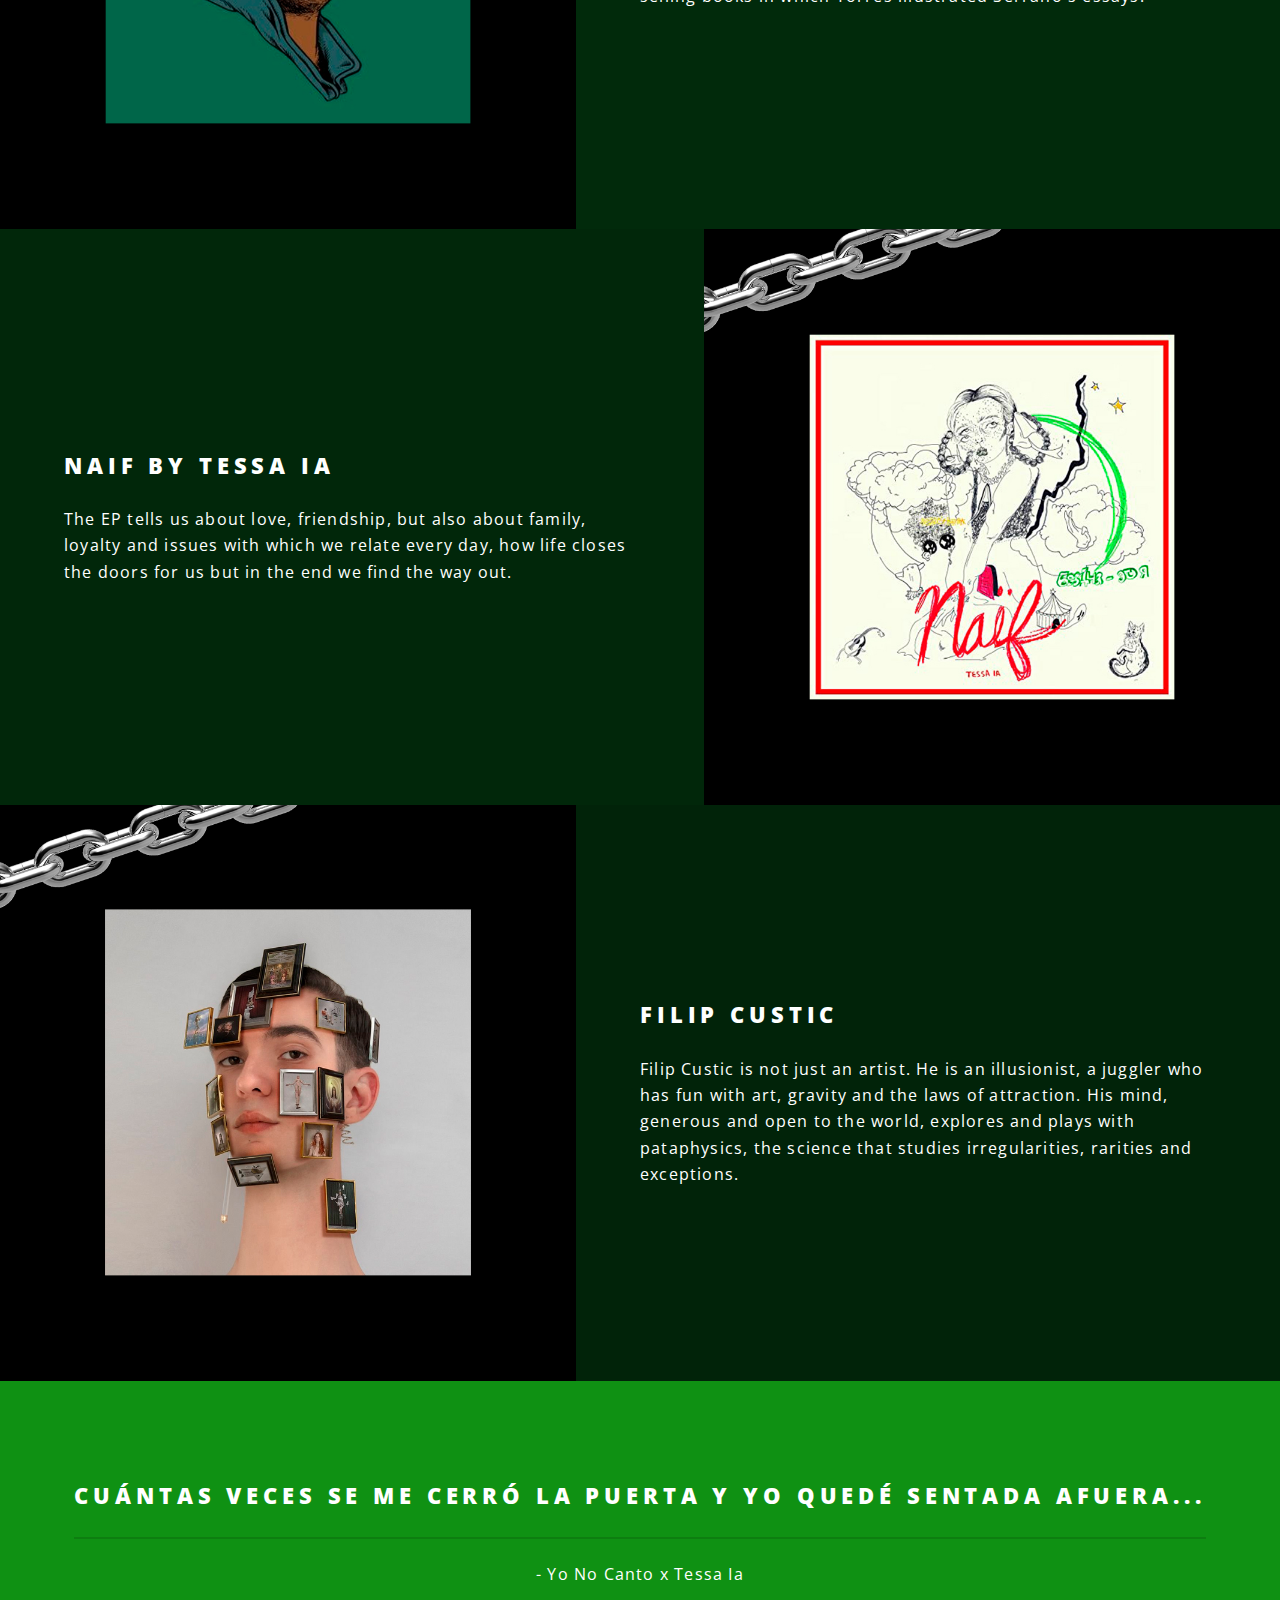
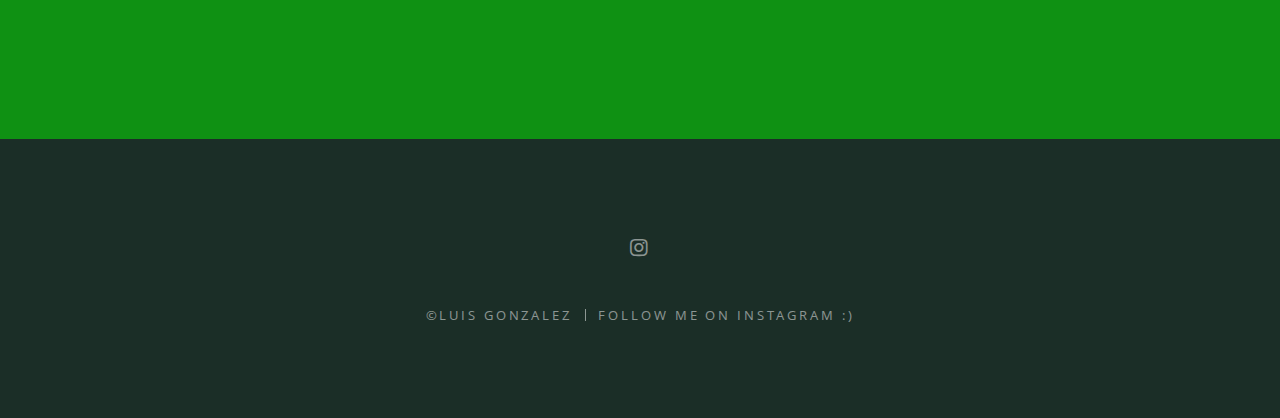
==== commit bae270ad: "Update index.html" ====
--- a/index.html
+++ b/index.html
@@ -96,20 +96,13 @@
 						</div>
 					</section>
 
-				<!-- Footer -->
-					<footer id="footer">
-						
-						<ul class="copyright">
-							<li>&copy; LUIS GONZALEZ</li><li></li>
-						</ul>
-						
 						<!-- Footer -->
 					<footer id="footer">
 						<ul class="icons">
 							<li><a href="https://www.instagram.com/luisgerardoxx/" class="icon brands fa-instagram"><span class="label">Instagram</span></a></li>
 						</ul>
 						<ul class="copyright">
-							<li>&copy;</li><li>FOLLOW ME ON INSTAGRAM :) <a href=""></a></li>
+							<li>&copy;</li>LUIS GONZALEZ<li>FOLLOW ME ON INSTAGRAM :) <a href=""></a></li>
 						</ul>
 					</footer>
 						
